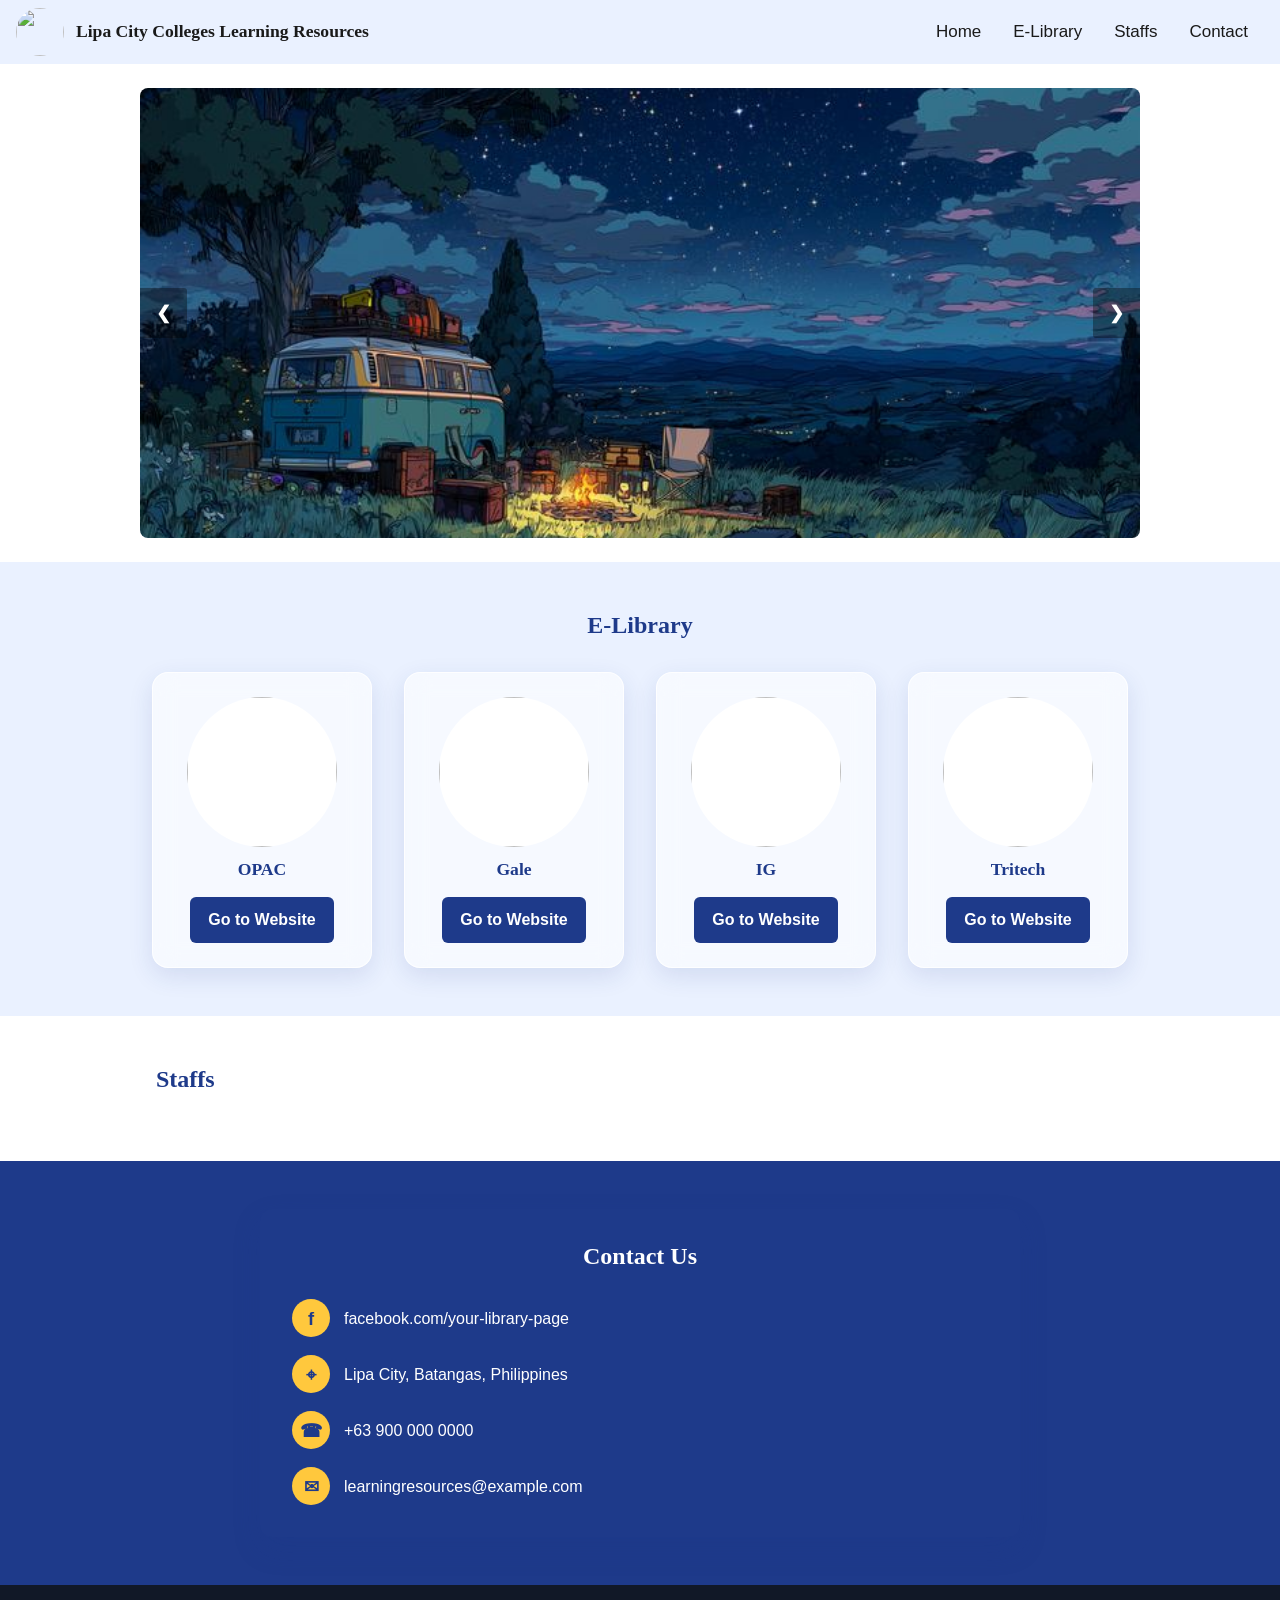
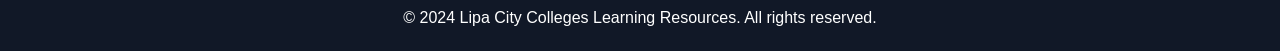
==== index.html @ ecdd79d8 "Add files via upload" ====
<!DOCTYPE html>
<html lang="en">
<head>
  <meta charset="UTF-8">
  <meta name="viewport" content="width=device-width, initial-scale=1">
  <title>Lipa City Colleges Learning Resources</title>
    <link rel="stylesheet" href="style.css">
    <!-- <link rel="stylesheet" href="https://cloudflare.com"> -->
</head>

<body>
  <header class="header">
    <div class="header-brand">
      <img src="https://scontent.fpag2-1.fna.fbcdn.net/v/t1.30497-1/453178253_471506465671661_2781666950760530985_n.png?stp=dst-png&cstp=mx2048x2048&ctp=s100x100&_nc_cat=1&ccb=1-7&_nc_sid=136b72&_nc_eui2=AeFrmVohEnF5SBS_eCSUAocdWt9TLzuBU1Ba31MvO4FTUFepAOKF8fSLJCi6UBaNat8LpV62qwHlycTVunlxyHrj&_nc_ohc=S6pIvhSwy0sQ7kNvwGigfqS&_nc_oc=AdrkUkRLC7-BYYrrDiFYgiUY2XoSBjsL73UAtiQ4SW_UaXAPZT9Na3qrHldrfZH1B30&_nc_zt=24&_nc_ht=scontent.fpag2-1.fna&_nc_ss=7b2a8&oh=00_AQMNliI4f4UWlVLCzTeBK47xsIGuTLXxM0rv-7xM46y2iw&oe=6B0042FA">
      <h1>Lipa City Colleges Learning Resources</h1>
    </div>
    <nav class="header-nav" aria-label="Main navigation">
      <a href="#home" class="active"><i class="fa-solid fa-house"></i>Home</a>
      <a href="#e-lib"><i class="fa-solid fa-book"></i>E-Library</a>
      <a href="#staffs"><i class="fa-solid fa-users"></i>Staffs</a>
      <a href="#contact"><i class="fa-solid fa-envelope"></i>Contact</a>
    </nav>
  </header>

  <main>
    <section class="home" id="home">
      <div class="slideshow-container">
        <div class="mySlides slide">
          <img src="Starry Night Campsite.jpg" alt="Starry night campsite" class="img">
        </div>

        <div class="mySlides slide">
          <img src="download.jpg" alt="Second slide" class="img">
        </div>

        <div class="mySlides slide">
          <img src="download (1).jpg" alt="Third slide" class="img">
        </div>

        <button class="prev" aria-label="Previous slide" onclick="plusSlides(-1); restartAutoplay()">&#10094;</button>
        <button class="next" aria-label="Next slide" onclick="plusSlides(1); restartAutoplay()">&#10095;</button>
      </div>
    </section>

    <section class="e-lib" id="e-lib">
      <h2>E-Library</h2>
      <div class="sites-list">
        <div class="sites">
          <img src="https://scontent.fpag2-1.fna.fbcdn.net/v/t39.30808-6/619670159_4176115472534087_3261301066299014009_n.jpg?stp=dst-jpg_tt6&cstp=mx2048x2038&ctp=s2048x2038&_nc_cat=103&_nc_map=urlgen_bucketless&ccb=1-7&_nc_sid=6ee11a&_nc_eui2=AeG7Ie7Wb7wKLGIe0nNQwnMR9LQUQJBOYZf0tBRAkE5hl1r6M_c24rzbKWcEV6zLLNho4BwowEfF72l0zITwd1is&_nc_ohc=IACs7xVemAUQ7kNvwE-vkeV&_nc_oc=AdrSGh-OVgsZXgq--Nrzo4pm8ooNPaGSckI30si1e_5oYXD_l-YlbOIi_CrBxYOY-Ic&_nc_zt=23&_nc_ht=scontent.fpag2-1.fna&_nc_gid=Jx_S9QSegOL80ymmCRssGQ&_nc_ss=7b2a8&oh=00_AQMqCyJb1N2IazwYCky5rKQ1qPEseap79a9V52ddITmQBA&oe=6ADE8C9E" alt="">
          <h3>OPAC</h3>
          <a class="website-button" href="#">Go to Website</a>
        </div>
        <div class="sites">
          <img src="https://scontent.fpag2-1.fna.fbcdn.net/v/t39.30808-1/829196667_122127618171123537_4461814876448302917_n.jpg?stp=dst-jpg_tt6&cstp=mx2048x2040&ctp=s200x200&_nc_cat=102&_nc_map=urlgen_bucketless&ccb=1-7&_nc_sid=e99d92&_nc_eui2=AeH0TMNGPrbhOdez-cHZQzOV4ivs5LhLpp_iK-zkuEumn1TK1Gq69bI0ilFnsy7VgP2Ab4bWSTE9v2DLUZDC9kf1&_nc_ohc=jI4T4QKwZZEQ7kNvwEkbKst&_nc_oc=Adq8kb22Tl99GLve9q2rhggiYTyLH8_BLNgeNoi3_Y4NDlkC07th2_O2gYxtSNiqXhI&_nc_zt=24&_nc_ht=scontent.fpag2-1.fna&_nc_gid=vlhTrOh_Gj094oJssA6QGg&_nc_ss=7b2a8&oh=00_AQN5n4uT-2FBf6wju9giStYJ9rOh1ba-o418Bo3ReS20Iw&oe=6ADEA6F4" alt="">
          <h3>Gale</h3>
          <a class="website-button" href="#">Go to Website</a>
        </div>
        <div class="sites">
          <img src="https://scontent.fpag2-1.fna.fbcdn.net/v/t39.30808-1/773822802_1752840645912113_8880554887712169669_n.jpg?stp=dst-jpg_tt6&cstp=mx2037x2048&ctp=s200x200&_nc_cat=102&_nc_map=urlgen_bucketless&ccb=1-7&_nc_sid=e99d92&_nc_eui2=AeFNpqIC3C8x5Zau4khv2g9B8JoRsCzlJS3wmhGwLOUlLaM2uxLFDmjL8kXgp2QxCGikq7yDfeeeZOQUyQCFNQmi&_nc_ohc=NMIrm9_TnTMQ7kNvwEisyxC&_nc_oc=Ado-wwMtTtj-ZL_53d4N4_zdKnYABBFPuvjJKKExcO6CDhh-EFlR5IMGPpWrVAWHfsA&_nc_zt=24&_nc_ht=scontent.fpag2-1.fna&_nc_gid=04kJPVPMorGd9ESgyWZk0Q&_nc_ss=7b2a8&oh=00_AQOAd7CQgQU7Jfpnllx3hRuI9w9uwsgNv-R04VDeriFr8w&oe=6ADEAD30" alt="">
          <h3>IG</h3>
          <a class="website-button" href="#">Go to Website</a>
        </div>
        <div class="sites">
          <img src="https://scontent.fpag2-1.fna.fbcdn.net/v/t39.30808-1/481284623_649374711242833_3179835554289223948_n.jpg?stp=cp6_dst-jpg_tt6&cstp=mx2048x2048&ctp=s200x200&_nc_cat=105&_nc_map=urlgen_bucketless&ccb=1-7&_nc_sid=1d2534&_nc_eui2=AeGJrchIwADcNB_lBvk0hn8bKYc59DhdUZwphzn0OF1RnMtfVAkOx2wYkrL8vG_2piLj6ag5Iy1BIvgIUI3jlECU&_nc_ohc=0zuGcWO9_EQQ7kNvwHfVHvI&_nc_oc=AdqTO4f1C6fdXybXkj9gl_ovdFnp6_7fujrLRQt56Wl7VZ67ROJtUBdQ5WEOajYjzRw&_nc_zt=24&_nc_ht=scontent.fpag2-1.fna&_nc_gid=5IPlJaPcw1tQ_6FYU2sLrA&_nc_ss=7b2a8&oh=00_AQPZ5gN7FNBTIR35MGXzsx-tqlacZBPN8A5GZ6GakEvqPw&oe=6ADE9A2C" alt="">
          <h3>Tritech</h3>
          <a class="website-button" href="#">Go to Website</a>
        </div>
      </div>
    </section>

    <section class="staffs" id="staffs">
      <h2>Staffs</h2>
    </section>

    <section class="contact" id="contact">
        <div class="contact-card">    
      <h2>Contact Us</h2>
        <ul class="contact-list">
          <li>
            <span class="contact-icon" aria-hidden="true">f</span>
            <a href="https://www.facebook.com/your-library-page">facebook.com/your-library-page</a>
          </li>
          <li>
            <span class="contact-icon" aria-hidden="true">⌖</span>
            <span>Lipa City, Batangas, Philippines</span>
          </li>
          <li>
            <span class="contact-icon" aria-hidden="true">☎</span>
            <a href="tel:+639000000000">+63 900 000 0000</a>
          </li>
          <li>
            <span class="contact-icon" aria-hidden="true">✉</span>
            <a href="mailto:learningresources@example.com">learningresources@example.com</a>
          </li>
        </ul>
      </div>
    </section>
  </main>

    <footer class="footer">
        <p>&copy; 2024 Lipa City Colleges Learning Resources. All rights reserved.</p>
    </footer>
</body>
<script src="script.js"></script>
</html>
---- style.css ----
:root {
      --text: #1A1A1A;
      --bg: #FFFFFF;
      --blue: #1E3A8A;
      --blue-hover: #2563EB;
      --blue-light: #EAF1FF;
      --yellow: #FFC83D;
      --yellow-hover: #E6B000;

      --font-heading: 'Palatino Linotype', Palatino, 'Book Antiqua', Georgia, serif;
      --font-body: 'Gill Sans', 'Gill Sans MT', 'Segoe UI', 'Helvetica Neue', Arial, sans-serif;

    }

    /* ---------- Base ---------- */
    * {
      box-sizing: border-box;
    }

    html {
      scroll-behavior: smooth;
    }

    body {
      font-family: var(--font-body);
      font-size: 1rem;
      line-height: 1.6;
      color: var(--text);
      background: var(--bg);
      margin: 0;
    }

    h1, h2, h3 {
      font-family: var(--font-heading);
      font-weight: 700;
      color: var(--blue);
      line-height: 1.25;
    }

    img {
      vertical-align: middle;
    }

    a:focus-visible,
    button:focus-visible {
      outline: 3px solid var(--blue-hover);
      outline-offset: 2px;
    }

    /* ---------- Navbar ---------- */
    .header {
      background: var(--blue-light);
      display: flex;
      flex-wrap: wrap;
      align-items: center;
      justify-content: space-between;
      padding: 0 16px;
      position: sticky;
      top: 0;
      z-index: 10;
    }

    .header-brand {
      display: flex;
      align-items: center;
      gap: 12px;
      padding: 8px 0;
    }

    .header-brand img {
      height: 48px;
      width: 48px;
      border-radius: 50%;
      object-fit: cover;
    }

    .header-brand h1 {
        margin: 0;
        font-size: 1.1rem;
        color: var(--text);
    }

    .header-nav {
      display: flex;
      flex-wrap: wrap;
    }

    .header-nav a {
      color: var(--text);
      padding: 14px 16px;
      text-decoration: none;
      font-size: 17px;
    }

    .header-nav a:hover {
      background: var(--blue-hover);
    }

    .header-nav a:focus-visible {
      outline-color: var(--yellow);
      outline-offset: -3px;
    }

    /* ---------- Slideshow ---------- */
    .home {
      padding: 24px 16px;
    }

    .slideshow-container {
      display: grid;
      overflow: hidden;
      max-width: 1000px;
      position: relative;
      margin: auto;
      border-radius: 8px;
    }

    .mySlides {
      display: none;
      grid-area: 1 / 1;
      width: 100%;
    }

    .mySlides img {
      width: 100%;
      height: clamp(220px, 45vw, 450px);
      object-fit: cover;
    }

    .prev, .next {
      border: 0;
      background: rgba(0, 0, 0, 0.35);
      cursor: pointer;
      position: absolute;
      top: 50%;
      transform: translateY(-50%);
      z-index: 3;
      padding: 16px;
      color: var(--bg);
      font-weight: bold;
      font-size: 18px;
      line-height: 1;
      transition: background 0.3s ease, color 0.3s ease;
      user-select: none;
    }

    .prev {
      left: 0;
      border-radius: 0 3px 3px 0;
    }

    .next {
      right: 0;
      border-radius: 3px 0 0 3px;
    }

    .prev:hover, .next:hover {
      background: linear-gradient(to right, rgba(0, 0, 0, 0.35), rgba(0, 0, 0, 0.65));
      color: var(--text);
    }

    .prev:focus-visible, .next:focus-visible {
      outline-color: var(--yellow);
    }

    .slide-in-right {
      animation: slide-in-right 0.5s ease both;
      z-index: 2;
    }

    .slide-in-left {
      animation: slide-in-left 0.5s ease both;
      z-index: 2;
    }

    .slide-out-left {
      animation: slide-out-left 0.5s ease both;
      z-index: 1;
    }

    .slide-out-right {
      animation: slide-out-right 0.5s ease both;
      z-index: 1;
    }

    @keyframes slide-in-right {
      from { transform: translateX(100%); }
      to   { transform: translateX(0); }
    }

    @keyframes slide-in-left {
      from { transform: translateX(-100%); }
      to   { transform: translateX(0); }
    }

    @keyframes slide-out-left {
      from { transform: translateX(0); }
      to   { transform: translateX(-100%); }
    }

    @keyframes slide-out-right {
      from { transform: translateX(0); }
      to   { transform: translateX(100%); }
    }

    /* ---------- E-Library ---------- */
    .e-lib {
      background: var(--blue-light);
      padding: 48px 16px;
    }

    .e-lib h2 {
      text-align: center;
      margin: 0 0 32px;
    }

    .sites-list {
      display: flex;
      flex-wrap: wrap;
      justify-content: center;
      gap: 32px;
      max-width: 1000px;
      margin: 0 auto;
    }

    .sites {
      display: flex;
      flex-direction: column;
      align-items: center;
      width: 220px;
      padding: 24px 20px;
      border: 1px solid rgba(255, 255, 255, 0.8);
      border-radius: 16px;
      background: rgba(255, 255, 255, 0.58);
      box-shadow: 0 8px 24px rgba(30, 58, 138, 0.12);
      -webkit-backdrop-filter: blur(12px);
      backdrop-filter: blur(12px);
      transition: transform 0.2s ease, box-shadow 0.2s ease;
    }

    .sites:hover {
      transform: translateY(-4px);
      box-shadow: 0 14px 30px rgba(30, 58, 138, 0.18);
    }

    .sites a {
      display: flex;
      flex-direction: column;
      align-items: center;
      text-decoration: none;
      color: var(--text);
    }

    .sites img {
      width: 150px;
      height: 150px;
      object-fit: cover;
      border-radius: 50%;
      background: var(--bg);
    }

    .sites h3 {
      margin: 12px 0 0;
      font-size: 1.1rem;
      text-align: center;
    }

    .sites a:hover h3 {
      color: var(--blue-hover);
    }

    .sites a.website-button {
      display: inline-flex;
      flex-direction: row;
      align-items: center;
      justify-content: center;
      align-self: center;
      margin-top: 16px;
      padding: 10px 18px;
      border-radius: 6px;
      background: var(--blue);
      color: var(--bg);
      font-weight: 600;
      text-decoration: none;
      transition: background-color 0.2s ease, transform 0.2s ease;
    }

    .website-button:hover {
      background: var(--blue-hover);
      transform: translateY(-2px);
    }

    /* ---------- Staffs and Contact ---------- */
    .staffs, .contact {
      max-width: 1000px;
      margin: 0 auto;
      padding: 48px 16px;
    }

    .contact {
      max-width: none;
      background: var(--blue);
    }

    .staffs h2, .contact h2 {
      margin-top: 0;
    }

    .contact h2 {
      text-align: center;
      margin-bottom: 28px;
      color: var(--bg);
    }

    .contact-card {
      max-width: 760px;
      margin: 0 auto;
      padding: 32px;
      border-radius: 12px;
      background: var(--blue);
      color: var(--bg);
      box-shadow: 0 12px 28px rgba(30, 58, 138, 0.18);
    }

    .contact-card h3 {
      position: relative;
      margin: 0 0 8px;
      padding-bottom: 12px;
      color: var(--bg);
      font-size: 1.6rem;
    }

    .contact-card h3::after {
      position: absolute;
      bottom: 0;
      left: 0;
      width: 40px;
      height: 4px;
      border-radius: 2px;
      background: var(--yellow);
      content: "";
    }

    .contact-note {
      margin: 12px 0 24px;
      color: var(--blue-light);
    }

    .contact-list {
      display: grid;
      gap: 18px;
      margin: 0;
      padding: 0;
      list-style: none;
    }

    .contact-list li {
      display: flex;
      align-items: center;
      gap: 14px;
      min-width: 0;
    }

    .contact-icon {
      display: grid;
      flex: 0 0 38px;
      width: 38px;
      height: 38px;
      place-items: center;
      border-radius: 50%;
      background: var(--yellow);
      color: var(--blue);
      font-size: 1.15rem;
      font-weight: 700;
    }

    .contact-list a {
      color: var(--bg);
      overflow-wrap: anywhere;
      text-decoration: none;
    }

    .contact-list a:hover {
      color: var(--yellow);
      text-decoration: underline;
    }

    .footer {
      padding: 20px 16px;
      background: #111827;
      color: var(--bg);
      text-align: center;
    }

    .footer p {
      margin: 0;
    }

    /* ---------- Small screens ---------- */
    @media only screen and (max-width: 600px) {
      .header {
        justify-content: center;
      }
      .header-brand h1 {
        font-size: 1rem;
      }
      .header-nav a {
        padding: 12px;
        font-size: 16px;
      }
      .prev, .next {
        padding: 12px;
        font-size: 14px;
      }
      .text {
        font-size: 13px;
      }
    }

    /* ---------- Reduced motion ---------- */
    @media (prefers-reduced-motion: reduce) {
      html {
        scroll-behavior: auto;
      }
      .slide-in-right,
      .slide-in-left,
      .slide-out-right,
      .slide-out-left {
        animation: none;
      }
    }
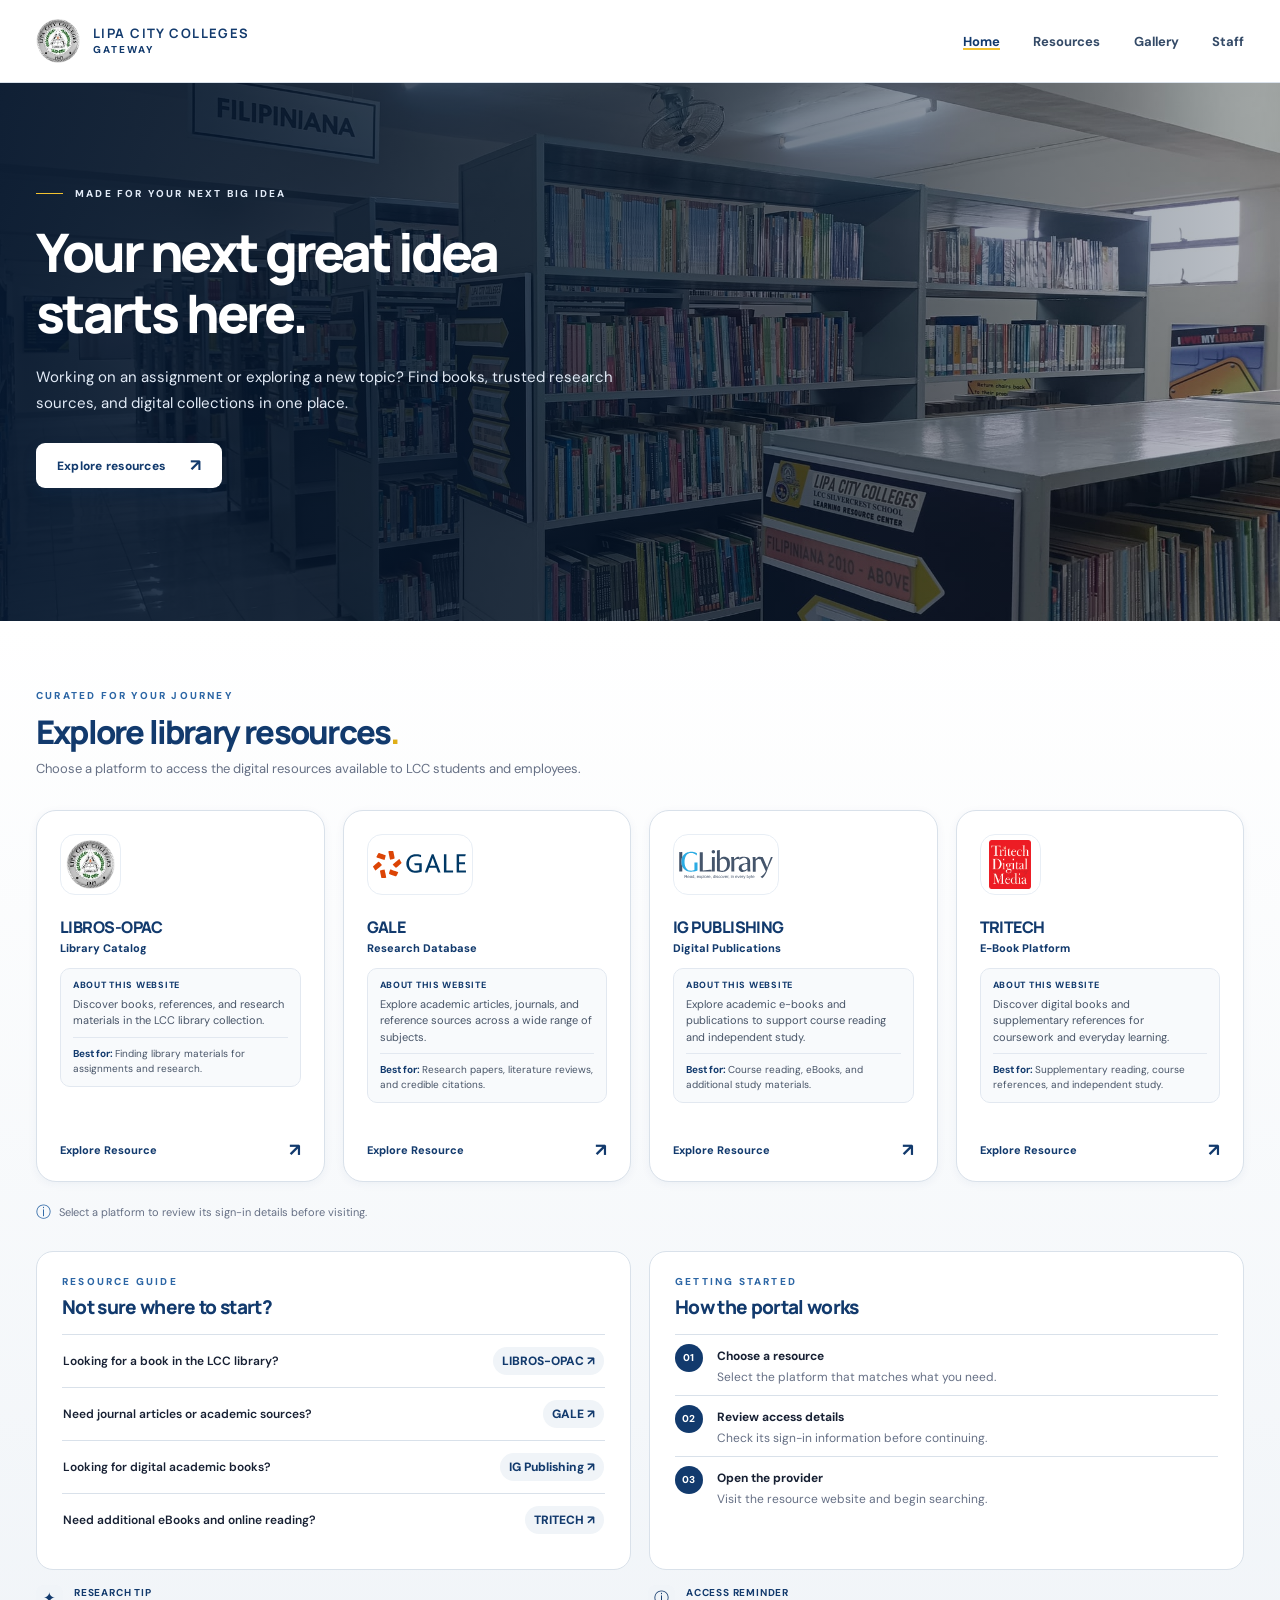
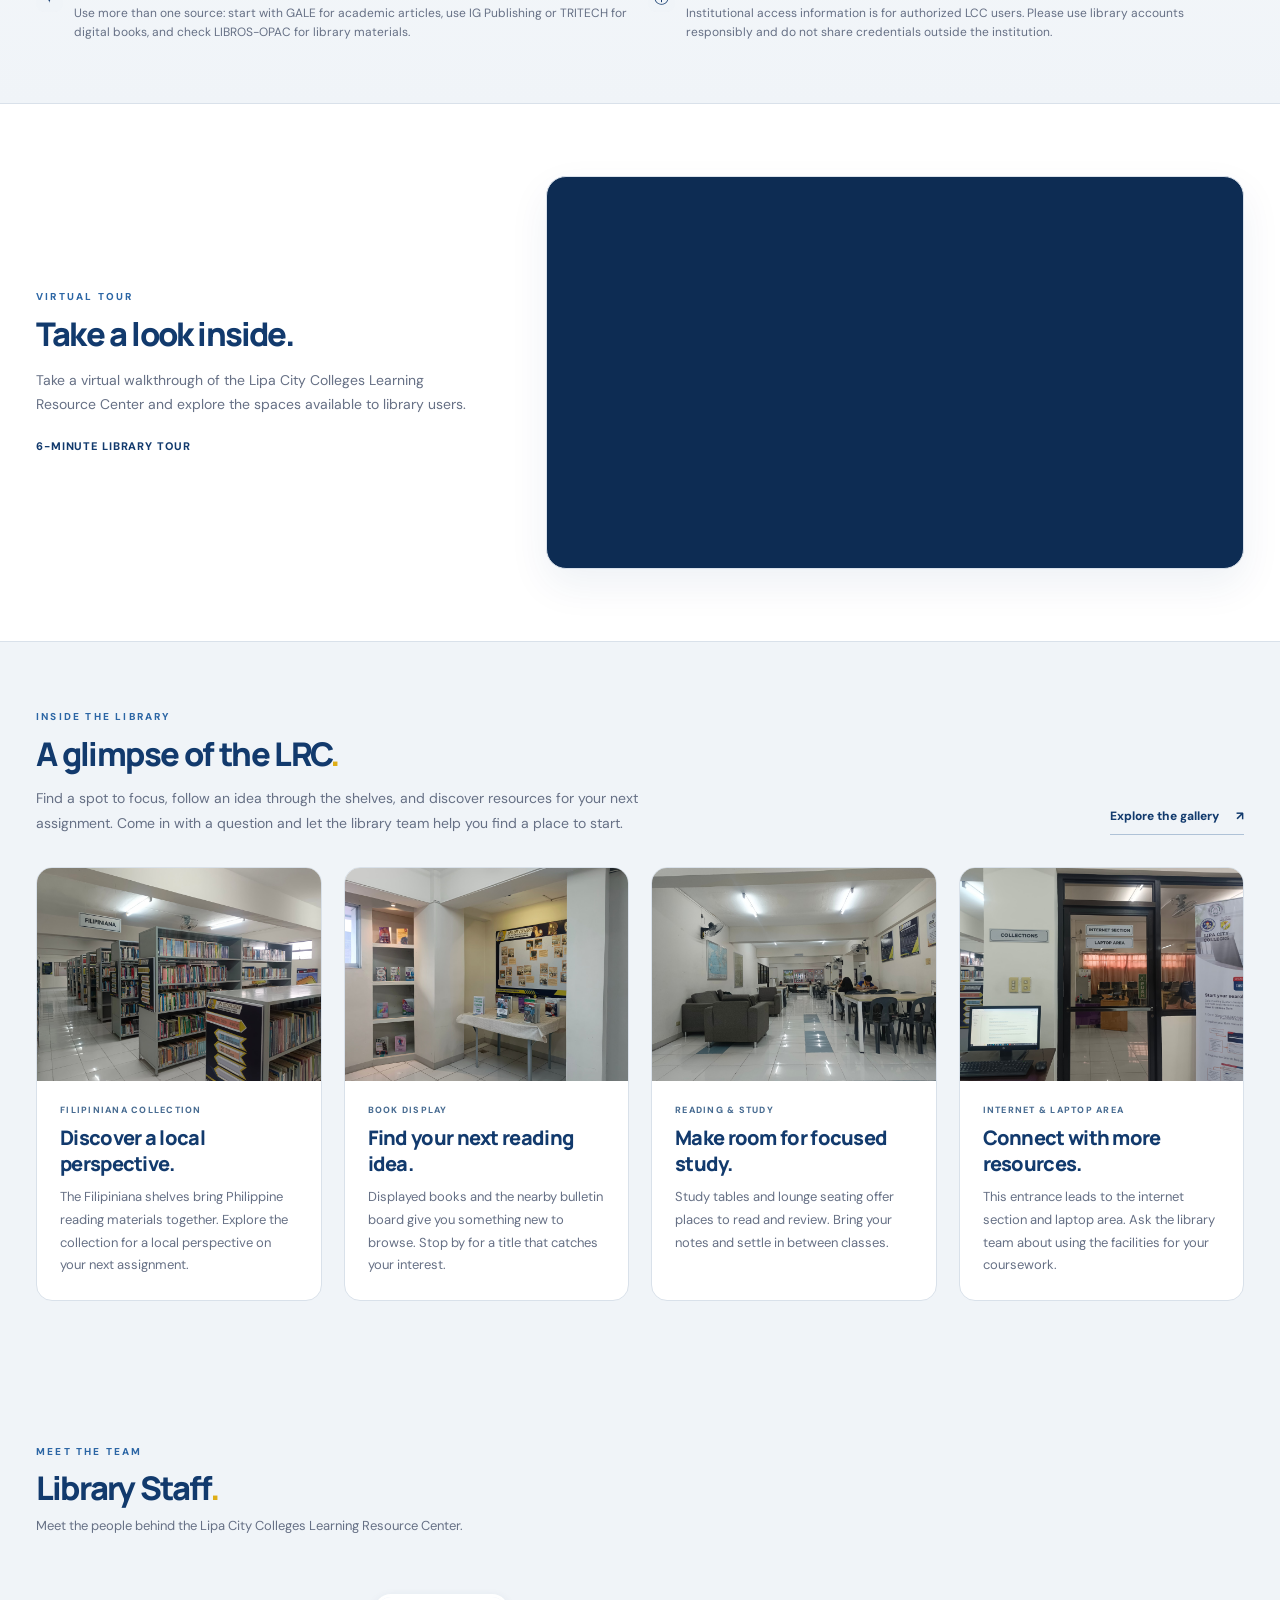
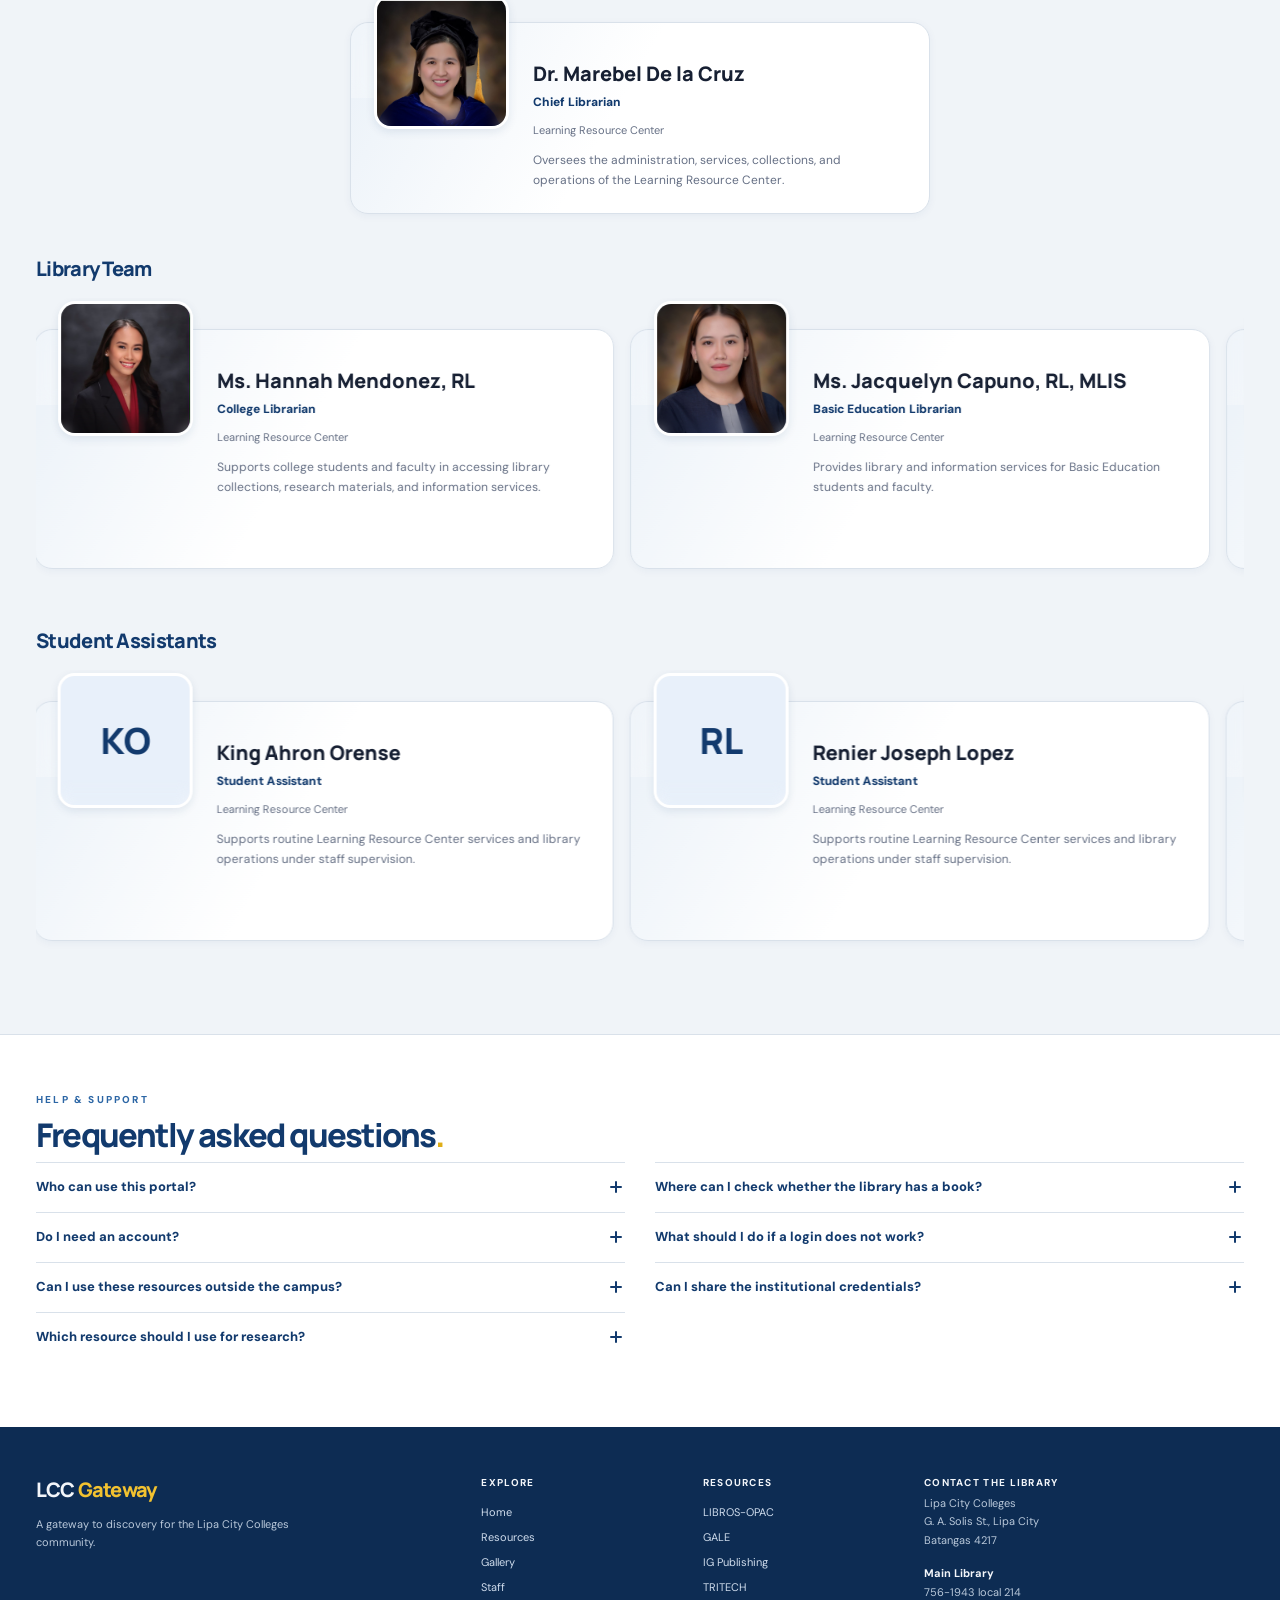
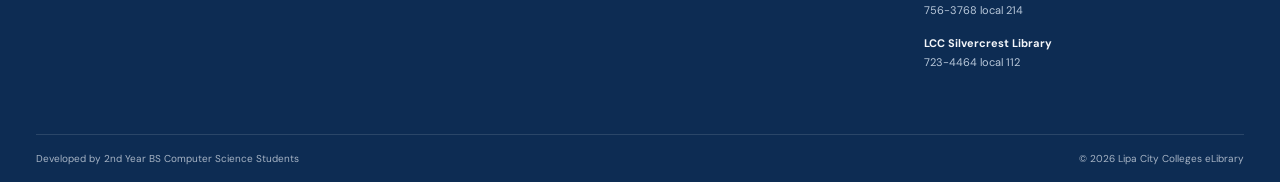
==== commit 2661e05a: "Added system info" ====
--- a/index.html
+++ b/index.html
@@ -1,105 +1,673 @@
-<!DOCTYPE html>
+<!doctype html>
 <html lang="en">
-<head>
-  <meta charset="UTF-8">
-  <meta name="viewport" content="width=device-width, initial-scale=1">
-  <title>Lipa City Colleges Learning Resources</title>
-    <link rel="stylesheet" href="style.css">
-    <!-- <link rel="stylesheet" href="https://cloudflare.com"> -->
-</head>
-
-<body>
-  <header class="header">
-    <div class="header-brand">
-      <img src="https://scontent.fpag2-1.fna.fbcdn.net/v/t1.30497-1/453178253_471506465671661_2781666950760530985_n.png?stp=dst-png&cstp=mx2048x2048&ctp=s100x100&_nc_cat=1&ccb=1-7&_nc_sid=136b72&_nc_eui2=AeFrmVohEnF5SBS_eCSUAocdWt9TLzuBU1Ba31MvO4FTUFepAOKF8fSLJCi6UBaNat8LpV62qwHlycTVunlxyHrj&_nc_ohc=S6pIvhSwy0sQ7kNvwGigfqS&_nc_oc=AdrkUkRLC7-BYYrrDiFYgiUY2XoSBjsL73UAtiQ4SW_UaXAPZT9Na3qrHldrfZH1B30&_nc_zt=24&_nc_ht=scontent.fpag2-1.fna&_nc_ss=7b2a8&oh=00_AQMNliI4f4UWlVLCzTeBK47xsIGuTLXxM0rv-7xM46y2iw&oe=6B0042FA">
-      <h1>Lipa City Colleges Learning Resources</h1>
-    </div>
-    <nav class="header-nav" aria-label="Main navigation">
-      <a href="#home" class="active"><i class="fa-solid fa-house"></i>Home</a>
-      <a href="#e-lib"><i class="fa-solid fa-book"></i>E-Library</a>
-      <a href="#staffs"><i class="fa-solid fa-users"></i>Staffs</a>
-      <a href="#contact"><i class="fa-solid fa-envelope"></i>Contact</a>
-    </nav>
-  </header>
-
-  <main>
-    <section class="home" id="home">
-      <div class="slideshow-container">
-        <div class="mySlides slide">
-          <img src="Starry Night Campsite.jpg" alt="Starry night campsite" class="img">
-        </div>
-
-        <div class="mySlides slide">
-          <img src="download.jpg" alt="Second slide" class="img">
-        </div>
-
-        <div class="mySlides slide">
-          <img src="download (1).jpg" alt="Third slide" class="img">
-        </div>
-
-        <button class="prev" aria-label="Previous slide" onclick="plusSlides(-1); restartAutoplay()">&#10094;</button>
-        <button class="next" aria-label="Next slide" onclick="plusSlides(1); restartAutoplay()">&#10095;</button>
+  <head>
+    <meta charset="utf-8" />
+    <meta name="viewport" content="width=device-width, initial-scale=1" />
+    <meta name="theme-color" content="#FFFFFF" />
+    <meta
+      name="description"
+      content="Explore library catalogs, research databases, digital publications, and e-books through the Lipa City Colleges eLibrary portal."
+    />
+    <title>LCC Library Gateway</title>
+    <link rel="icon" type="image/png" href="images/lcc_logo.png" />
+    <link rel="stylesheet" href="style.css" />
+    <script src="script.js" defer></script>
+  </head>
+  <body>
+    <a class="skip-link" href="#resources">Skip to resources</a>
+
+    <header class="site-header" id="home">
+      <div class="container header-inner">
+        <a
+          class="brand"
+          href="#home"
+          aria-label="Lipa City Colleges Gateway home"
+        >
+          <img
+            class="brand-logo"
+            src="images/lcc_logo.png"
+            alt=""
+            width="44"
+            height="44"
+          />
+          <span class="brand-copy"
+            ><strong>LIPA CITY COLLEGES</strong><small>GATEWAY</small></span
+          >
+        </a>
+        <button
+          class="menu-toggle"
+          type="button"
+          aria-label="Open navigation"
+          aria-expanded="false"
+          aria-controls="primary-nav"
+        >
+          <span></span><span></span><span></span>
+        </button>
+        <nav
+          class="primary-nav"
+          id="primary-nav"
+          aria-label="Primary navigation"
+        >
+          <a href="#home" class="nav-link is-active">Home</a>
+          <a href="#resources" class="nav-link">Resources</a>
+
+          <a href="#gallery-page" class="nav-link">Gallery</a>
+          <a href="#staff" class="nav-link">Staff</a>
+        </nav>
       </div>
-    </section>
-
-    <section class="e-lib" id="e-lib">
-      <h2>E-Library</h2>
-      <div class="sites-list">
-        <div class="sites">
-          <img src="https://scontent.fpag2-1.fna.fbcdn.net/v/t39.30808-6/619670159_4176115472534087_3261301066299014009_n.jpg?stp=dst-jpg_tt6&cstp=mx2048x2038&ctp=s2048x2038&_nc_cat=103&_nc_map=urlgen_bucketless&ccb=1-7&_nc_sid=6ee11a&_nc_eui2=AeG7Ie7Wb7wKLGIe0nNQwnMR9LQUQJBOYZf0tBRAkE5hl1r6M_c24rzbKWcEV6zLLNho4BwowEfF72l0zITwd1is&_nc_ohc=IACs7xVemAUQ7kNvwE-vkeV&_nc_oc=AdrSGh-OVgsZXgq--Nrzo4pm8ooNPaGSckI30si1e_5oYXD_l-YlbOIi_CrBxYOY-Ic&_nc_zt=23&_nc_ht=scontent.fpag2-1.fna&_nc_gid=Jx_S9QSegOL80ymmCRssGQ&_nc_ss=7b2a8&oh=00_AQMqCyJb1N2IazwYCky5rKQ1qPEseap79a9V52ddITmQBA&oe=6ADE8C9E" alt="">
-          <h3>OPAC</h3>
-          <a class="website-button" href="#">Go to Website</a>
-        </div>
-        <div class="sites">
-          <img src="https://scontent.fpag2-1.fna.fbcdn.net/v/t39.30808-1/829196667_122127618171123537_4461814876448302917_n.jpg?stp=dst-jpg_tt6&cstp=mx2048x2040&ctp=s200x200&_nc_cat=102&_nc_map=urlgen_bucketless&ccb=1-7&_nc_sid=e99d92&_nc_eui2=AeH0TMNGPrbhOdez-cHZQzOV4ivs5LhLpp_iK-zkuEumn1TK1Gq69bI0ilFnsy7VgP2Ab4bWSTE9v2DLUZDC9kf1&_nc_ohc=jI4T4QKwZZEQ7kNvwEkbKst&_nc_oc=Adq8kb22Tl99GLve9q2rhggiYTyLH8_BLNgeNoi3_Y4NDlkC07th2_O2gYxtSNiqXhI&_nc_zt=24&_nc_ht=scontent.fpag2-1.fna&_nc_gid=vlhTrOh_Gj094oJssA6QGg&_nc_ss=7b2a8&oh=00_AQN5n4uT-2FBf6wju9giStYJ9rOh1ba-o418Bo3ReS20Iw&oe=6ADEA6F4" alt="">
-          <h3>Gale</h3>
-          <a class="website-button" href="#">Go to Website</a>
-        </div>
-        <div class="sites">
-          <img src="https://scontent.fpag2-1.fna.fbcdn.net/v/t39.30808-1/773822802_1752840645912113_8880554887712169669_n.jpg?stp=dst-jpg_tt6&cstp=mx2037x2048&ctp=s200x200&_nc_cat=102&_nc_map=urlgen_bucketless&ccb=1-7&_nc_sid=e99d92&_nc_eui2=AeFNpqIC3C8x5Zau4khv2g9B8JoRsCzlJS3wmhGwLOUlLaM2uxLFDmjL8kXgp2QxCGikq7yDfeeeZOQUyQCFNQmi&_nc_ohc=NMIrm9_TnTMQ7kNvwEisyxC&_nc_oc=Ado-wwMtTtj-ZL_53d4N4_zdKnYABBFPuvjJKKExcO6CDhh-EFlR5IMGPpWrVAWHfsA&_nc_zt=24&_nc_ht=scontent.fpag2-1.fna&_nc_gid=04kJPVPMorGd9ESgyWZk0Q&_nc_ss=7b2a8&oh=00_AQOAd7CQgQU7Jfpnllx3hRuI9w9uwsgNv-R04VDeriFr8w&oe=6ADEAD30" alt="">
-          <h3>IG</h3>
-          <a class="website-button" href="#">Go to Website</a>
-        </div>
-        <div class="sites">
-          <img src="https://scontent.fpag2-1.fna.fbcdn.net/v/t39.30808-1/481284623_649374711242833_3179835554289223948_n.jpg?stp=cp6_dst-jpg_tt6&cstp=mx2048x2048&ctp=s200x200&_nc_cat=105&_nc_map=urlgen_bucketless&ccb=1-7&_nc_sid=1d2534&_nc_eui2=AeGJrchIwADcNB_lBvk0hn8bKYc59DhdUZwphzn0OF1RnMtfVAkOx2wYkrL8vG_2piLj6ag5Iy1BIvgIUI3jlECU&_nc_ohc=0zuGcWO9_EQQ7kNvwHfVHvI&_nc_oc=AdqTO4f1C6fdXybXkj9gl_ovdFnp6_7fujrLRQt56Wl7VZ67ROJtUBdQ5WEOajYjzRw&_nc_zt=24&_nc_ht=scontent.fpag2-1.fna&_nc_gid=5IPlJaPcw1tQ_6FYU2sLrA&_nc_ss=7b2a8&oh=00_AQPZ5gN7FNBTIR35MGXzsx-tqlacZBPN8A5GZ6GakEvqPw&oe=6ADE9A2C" alt="">
-          <h3>Tritech</h3>
-          <a class="website-button" href="#">Go to Website</a>
+    </header>
+    <main id="home-view">
+      <section class="hero" aria-labelledby="hero-title">
+        <div class="hero-slider" aria-label="LCC library photo slideshow">
+          <div class="hero-slider-track">
+            <div class="hero-slide">
+              <img
+                src="images/library-filipiniana.jpg"
+                alt="Rows of books in the library Filipiniana collection"
+                fetchpriority="high"
+                width="2048"
+                height="1536"
+              />
+            </div>
+            <div class="hero-slide">
+              <img
+                src="images/library-book-display.jpg"
+                alt="Featured books displayed beside the Learning Resource Center bulletin board"
+                width="2048"
+                height="1536"
+              />
+            </div>
+            <div class="hero-slide">
+              <img
+                src="images/library-reading-area.jpg"
+                alt="Library reading area with study tables, chairs, and lounge seating"
+                width="2048"
+                height="1536"
+              />
+            </div>
+            <div class="hero-slide">
+              <img
+                src="images/library-internet-area.jpg"
+                alt="Entrance to the library internet section and laptop area with computer stations inside"
+                width="2048"
+                height="1536"
+              />
+            </div>
+            <div class="hero-slide" aria-hidden="true">
+              <img
+                src="images/library-filipiniana.jpg"
+                alt=""
+                width="2048"
+                height="1536"
+              />
+            </div>
+          </div>
+        </div>
+        <div class="container hero-inner">
+          <div class="hero-copy">
+            <div class="eyebrow">
+              <span class="eyebrow-line"></span> MADE FOR YOUR NEXT BIG IDEA
+            </div>
+            <h1 id="hero-title">
+              Your next great idea<br /><em>starts here.</em>
+            </h1>
+            <p>
+              Working on an assignment or exploring a new topic? Find books,
+              trusted research sources, and digital collections in one place.
+            </p>
+            <a class="button button-primary" href="#resources"
+              >Explore resources <span aria-hidden="true">↗</span></a
+            >
+          </div>
+        </div>
+      </section>
+      <section
+        class="resources-section"
+        id="resources"
+        aria-labelledby="resources-title"
+      >
+        <div class="container">
+          <div class="section-head">
+            <div>
+              <div class="section-kicker">CURATED FOR YOUR JOURNEY</div>
+              <h2 id="resources-title">
+                Explore library resources<span class="period">.</span>
+              </h2>
+              <p>
+                Choose a platform to access the digital resources available to
+                LCC students and employees.
+              </p>
+            </div>
+          </div>
+          <div class="resource-grid" id="resource-grid"></div>
+          <p class="resource-note">
+            <span aria-hidden="true">ⓘ</span> Select a platform to review its
+            sign-in details before visiting.
+          </p>
+          <div class="resource-help">
+            <section
+              class="resource-chooser"
+              aria-labelledby="resource-chooser-title"
+            >
+              <div class="section-kicker">RESOURCE GUIDE</div>
+              <h3 id="resource-chooser-title">Not sure where to start?</h3>
+              <ul>
+                <li>
+                  <a href="#resources" data-resource-link="libros"
+                    ><span class="resource-need"
+                      >Looking for a book in the LCC library?</span
+                    ><span class="resource-use"
+                      >LIBROS-OPAC <span aria-hidden="true">↗</span></span
+                    ></a
+                  >
+                </li>
+                <li>
+                  <a href="#resources" data-resource-link="gale"
+                    ><span class="resource-need"
+                      >Need journal articles or academic sources?</span
+                    ><span class="resource-use"
+                      >GALE <span aria-hidden="true">↗</span></span
+                    ></a
+                  >
+                </li>
+                <li>
+                  <a href="#resources" data-resource-link="ig"
+                    ><span class="resource-need"
+                      >Looking for digital academic books?</span
+                    ><span class="resource-use"
+                      >IG Publishing <span aria-hidden="true">↗</span></span
+                    ></a
+                  >
+                </li>
+                <li>
+                  <a href="#resources" data-resource-link="tritech"
+                    ><span class="resource-need"
+                      >Need additional eBooks and online reading?</span
+                    ><span class="resource-use"
+                      >TRITECH <span aria-hidden="true">↗</span></span
+                    ></a
+                  >
+                </li>
+              </ul>
+            </section>
+            <section class="portal-steps" aria-labelledby="portal-steps-title">
+              <div class="section-kicker">GETTING STARTED</div>
+              <h3 id="portal-steps-title">How the portal works</h3>
+              <ol>
+                <li>
+                  <span>01</span>
+                  <div>
+                    <strong>Choose a resource</strong>
+                    <p>Select the platform that matches what you need.</p>
+                  </div>
+                </li>
+                <li>
+                  <span>02</span>
+                  <div>
+                    <strong>Review access details</strong>
+                    <p>Check its sign-in information before continuing.</p>
+                  </div>
+                </li>
+                <li>
+                  <span>03</span>
+                  <div>
+                    <strong>Open the provider</strong>
+                    <p>Visit the resource website and begin searching.</p>
+                  </div>
+                </li>
+              </ol>
+            </section>
+          </div>
+          <div class="resource-small-notes">
+            <p>
+              <span class="resource-note-icon" aria-hidden="true">✦</span
+              ><span
+                ><strong>Research tip</strong> Use more than one source: start
+                with GALE for academic articles, use IG Publishing or TRITECH
+                for digital books, and check LIBROS-OPAC for library
+                materials.</span
+              >
+            </p>
+            <p>
+              <span class="resource-note-icon" aria-hidden="true">ⓘ</span
+              ><span
+                ><strong>Access reminder</strong> Institutional access
+                information is for authorized LCC users. Please use library
+                accounts responsibly and do not share credentials outside the
+                institution.</span
+              >
+            </p>
+          </div>
+        </div>
+      </section>
+
+      <section class="tour-section" id="tour" aria-labelledby="tour-title">
+        <div class="container tour-inner">
+          <div class="tour-copy">
+            <div class="section-kicker">VIRTUAL TOUR</div>
+            <h2 id="tour-title">Take a look inside.</h2>
+            <p>
+              Take a virtual walkthrough of the Lipa City Colleges Learning
+              Resource Center and explore the spaces available to library users.
+            </p>
+            <span class="tour-duration">6-minute library tour</span>
+          </div>
+          <div class="tour-frame">
+            <iframe
+              src="https://drive.google.com/file/d/1gemFgpl5BAdmYVA-ahHKz4vBCfgpCFwk/preview"
+              title="Virtual tour of the Lipa City Colleges Learning Resource Center"
+              loading="lazy"
+              allow="autoplay; fullscreen"
+              allowfullscreen
+            ></iframe>
+          </div>
+        </div>
+      </section>
+
+      <section
+        class="gallery-section"
+        id="gallery"
+        aria-labelledby="gallery-title"
+      >
+        <div class="container">
+          <div class="gallery-heading">
+            <div>
+              <div class="section-kicker">INSIDE THE LIBRARY</div>
+              <h2 id="gallery-title">
+                A glimpse of the LRC<span class="period">.</span>
+              </h2>
+              <p>
+                Find a spot to focus, follow an idea through the shelves, and
+                discover resources for your next assignment. Come in with a
+                question and let the library team help you find a place to
+                start.
+              </p>
+            </div>
+            <a class="gallery-back" href="#gallery-page"
+              >Explore the gallery <span aria-hidden="true">↗</span></a
+            >
+          </div>
+          <div class="gallery-grid">
+            <!-- Edit each photo, alt text, title, and description here. Library stills come from the shared Drive collection. -->
+            <figure class="gallery-card">
+              <div class="gallery-image">
+                <img src="images/library-filipiniana.jpg" alt="Filipiniana bookshelves and labeled aisles in the LCC library" loading="lazy" width="2048" height="1536" />
+              </div>
+              <figcaption class="gallery-caption">
+                <span class="gallery-category">FILIPINIANA COLLECTION</span>
+                <h3>Discover a local perspective.</h3>
+                <p>The Filipiniana shelves bring Philippine reading materials together. Explore the collection for a local perspective on your next assignment.</p>
+              </figcaption>
+            </figure>
+            <figure class="gallery-card">
+              <div class="gallery-image">
+                <img src="images/library-book-display.jpg" alt="Books displayed on a table and wall shelves beside a library bulletin board" loading="lazy" width="2048" height="1536" />
+              </div>
+              <figcaption class="gallery-caption">
+                <span class="gallery-category">BOOK DISPLAY</span>
+                <h3>Find your next reading idea.</h3>
+                <p>Displayed books and the nearby bulletin board give you something new to browse. Stop by for a title that catches your interest.</p>
+              </figcaption>
+            </figure>
+            <figure class="gallery-card">
+              <div class="gallery-image">
+                <img src="images/library-reading-area.jpg" alt="Library reading area with study tables, chairs, and lounge seating" loading="lazy" width="2048" height="1536" />
+              </div>
+              <figcaption class="gallery-caption">
+                <span class="gallery-category">READING & STUDY</span>
+                <h3>Make room for focused study.</h3>
+                <p>Study tables and lounge seating offer places to read and review. Bring your notes and settle in between classes.</p>
+              </figcaption>
+            </figure>
+            <figure class="gallery-card">
+              <div class="gallery-image">
+                <img src="images/library-internet-area.jpg" alt="Entrance labeled Internet Section and Laptop Area with computers visible inside" loading="lazy" width="2048" height="1536" />
+              </div>
+              <figcaption class="gallery-caption">
+                <span class="gallery-category">INTERNET & LAPTOP AREA</span>
+                <h3>Connect with more resources.</h3>
+                <p>This entrance leads to the internet section and laptop area. Ask the library team about using the facilities for your coursework.</p>
+              </figcaption>
+            </figure>
+          </div>
+        </div>
+      </section>
+
+      <section class="staff-section" id="staff" aria-labelledby="staff-title">
+        <div class="container">
+          <div class="staff-intro">
+            <div class="section-kicker">MEET THE TEAM</div>
+            <h2 id="staff-title">Library Staff<span class="period">.</span></h2>
+            <p>
+              Meet the people behind the Lipa City Colleges Learning Resource
+              Center.
+            </p>
+          </div>
+          <div id="staff-featured" class="staff-featured"></div>
+          <section
+            class="staff-carousel"
+            id="library-team"
+            aria-labelledby="library-team-title"
+          >
+            <div class="staff-carousel-heading">
+              <h3 id="library-team-title">Library Team</h3>
+            </div>
+            <div
+              class="staff-track"
+              id="library-team-track"
+              tabindex="0"
+              role="region"
+              aria-label="Library Team, scroll horizontally to see more staff"
+            ></div>
+          </section>
+          <section
+            class="staff-carousel staff-carousel-assistants"
+            id="student-assistants"
+            aria-labelledby="student-assistants-title"
+          >
+            <div class="staff-carousel-heading">
+              <h3 id="student-assistants-title">Student Assistants</h3>
+            </div>
+            <div
+              class="staff-track"
+              id="student-assistants-track"
+              tabindex="0"
+              role="region"
+              aria-label="Student Assistants, scroll horizontally to see more staff"
+            ></div>
+          </section>
+        </div>
+      </section>
+
+      <section class="faq-section" aria-labelledby="faq-title">
+        <div class="container">
+          <div class="section-kicker">HELP &amp; SUPPORT</div>
+          <h2 id="faq-title">
+            Frequently asked questions<span class="period">.</span>
+          </h2>
+
+          <div class="faq-grid">
+            <div class="faq-column">
+              <details>
+                <summary>Who can use this portal?</summary>
+                <div class="faq-answer">
+                  <p>
+                    The portal is intended for Lipa City Colleges students,
+                    faculty, employees, and other authorized library users.
+                    Access requirements vary by platform: some use individual
+                    LCC identification, while others use institution-provided
+                    credentials.
+                  </p>
+                </div>
+              </details>
+              <details>
+                <summary>Do I need an account?</summary>
+                <div class="faq-answer">
+                  <p>
+                    Access depends on the resource. LIBROS-OPAC uses your
+                    Student or Employee identification, while some subscribed
+                    platforms use institutional access information provided by
+                    the library.
+                  </p>
+                </div>
+              </details>
+              <details>
+                <summary>Can I use these resources outside the campus?</summary>
+                <div class="faq-answer">
+                  <p>
+                    Remote access depends on the provider and its current
+                    settings. Review the access details shown in this portal
+                    before opening the resource.
+                  </p>
+                </div>
+              </details>
+              <details>
+                <summary>Which resource should I use for research?</summary>
+                <div class="faq-answer">
+                  <p>
+                    GALE is a good starting point for journal articles and
+                    academic research. IG Publishing and TRITECH offer
+                    additional digital books and references.
+                  </p>
+                </div>
+              </details>
+            </div>
+            <div class="faq-column">
+              <details>
+                <summary>
+                  Where can I check whether the library has a book?
+                </summary>
+                <div class="faq-answer">
+                  <p>
+                    Use LIBROS-OPAC to search the Lipa City Colleges library
+                    catalog.
+                  </p>
+                </div>
+              </details>
+              <details>
+                <summary>What should I do if a login does not work?</summary>
+                <div class="faq-answer">
+                  <p>
+                    Contact the Lipa City Colleges Learning Resource Center and
+                    tell them which platform you are trying to access.
+                  </p>
+                </div>
+              </details>
+              <details>
+                <summary>Can I share the institutional credentials?</summary>
+                <div class="faq-answer">
+                  <p>
+                    Institutional access information is intended for authorized
+                    LCC users and should not be shared outside the institution.
+                  </p>
+                </div>
+              </details>
+            </div>
+          </div>
+        </div>
+      </section>
+    </main>
+    <main id="gallery-view" hidden>
+      <section
+        class="gallery-section gallery-page"
+        id="gallery-page"
+        aria-labelledby="gallery-page-title"
+      >
+        <div class="container">
+          <div class="gallery-heading">
+            <div>
+              <div class="section-kicker">INSIDE THE LIBRARY</div>
+              <h1 id="gallery-page-title">
+                A closer look at the library<span class="period">.</span>
+              </h1>
+              <p>
+                Find a spot to focus, follow an idea through the shelves, and
+                discover resources for your next assignment. Come in with a
+                question and let the library team help you find a place to
+                start.
+              </p>
+            </div>
+            <a class="gallery-back" href="#home"
+              >Back to home <span aria-hidden="true">↗</span></a
+            >
+          </div>
+          <div class="gallery-grid">
+            <!-- Keep one representative photo per library space; edit captions alongside each image. -->
+            <figure class="gallery-card">
+              <div class="gallery-image">
+                <img src="images/library-filipiniana.jpg" alt="Filipiniana bookshelves and labeled aisles in the LCC library" loading="lazy" width="2048" height="1536" />
+              </div>
+              <figcaption class="gallery-caption">
+                <span class="gallery-category">FILIPINIANA COLLECTION</span>
+                <h2>Discover a local perspective.</h2>
+                <p>The Filipiniana shelves bring Philippine reading materials together. Explore the collection for a local perspective on your next assignment.</p>
+              </figcaption>
+            </figure>
+            <figure class="gallery-card">
+              <div class="gallery-image">
+                <img src="images/library-reading-area.jpg" alt="Library reading area with study tables, chairs, and lounge seating" loading="lazy" width="2048" height="1536" />
+              </div>
+              <figcaption class="gallery-caption">
+                <span class="gallery-category">READING & STUDY</span>
+                <h2>Make room for focused study.</h2>
+                <p>Study tables and lounge seating offer places to read and review. Bring your notes and settle in between classes.</p>
+              </figcaption>
+            </figure>
+            <figure class="gallery-card">
+              <div class="gallery-image">
+                <img src="images/library-internet-area.jpg" alt="Entrance labeled Internet Section and Laptop Area with computers visible inside" loading="lazy" width="2048" height="1536" />
+              </div>
+              <figcaption class="gallery-caption">
+                <span class="gallery-category">INTERNET & LAPTOP AREA</span>
+                <h2>Connect with more resources.</h2>
+                <p>This entrance leads to the internet section and laptop area. Ask the library team about using the facilities for your coursework.</p>
+              </figcaption>
+            </figure>
+            <figure class="gallery-card">
+              <div class="gallery-image">
+                <img src="images/library-book-display.jpg" alt="Books displayed on a table and wall shelves beside a library bulletin board" loading="lazy" width="2048" height="1536" />
+              </div>
+              <figcaption class="gallery-caption">
+                <span class="gallery-category">BOOK DISPLAY</span>
+                <h2>Find your next reading idea.</h2>
+                <p>Displayed books and the nearby bulletin board give you something new to browse. Stop by for a title that catches your interest.</p>
+              </figcaption>
+            </figure>
+            <figure class="gallery-card">
+              <div class="gallery-image">
+                <img src="images/library-reference-corner.jpg" alt="World Book encyclopedias and other reference volumes beside a reading table" loading="lazy" width="1280" height="720" />
+              </div>
+              <figcaption class="gallery-caption">
+                <span class="gallery-category">REFERENCE CORNER</span>
+                <h2>Start with the background.</h2>
+                <p>Encyclopedias and reference volumes sit beside a reading table. Use them to build background knowledge before exploring a topic further.</p>
+              </figcaption>
+            </figure>
+            <figure class="gallery-card">
+              <div class="gallery-image">
+                <img src="images/library-periodicals.jpg" alt="Periodicals rack with publications arranged under subject labels" loading="lazy" width="1280" height="720" />
+              </div>
+              <figcaption class="gallery-caption">
+                <span class="gallery-category">PERIODICALS SECTION</span>
+                <h2>Explore a different viewpoint.</h2>
+                <p>Publications are arranged under subject labels in the periodicals rack. Browse the available issues for readings connected to your course.</p>
+              </figcaption>
+            </figure>
+            <figure class="gallery-card">
+              <div class="gallery-image">
+                <img src="images/library-subject-shelves.jpg" alt="Close view along shelves of books with spine labels" loading="lazy" width="1280" height="720" />
+              </div>
+              <figcaption class="gallery-caption">
+                <span class="gallery-category">BOOK COLLECTION</span>
+                <h2>Look beyond the first result.</h2>
+                <p>Rows of labeled books invite you to explore more of the collection. Ask a librarian to help you find titles related to your topic.</p>
+              </figcaption>
+            </figure>
+            <figure class="gallery-card">
+              <div class="gallery-image">
+                <img src="images/library-starbooks-station.jpg" alt="STARBOOKS computer station beside Gale and Tritech information banners" loading="lazy" width="1536" height="2048" />
+              </div>
+              <figcaption class="gallery-caption">
+                <span class="gallery-category">DIGITAL RESOURCE STATION</span>
+                <h2>Discover another way to learn.</h2>
+                <p>The STARBOOKS station stands beside information banners for digital resources. Ask the library team how to get started with these learning tools.</p>
+              </figcaption>
+            </figure>
+          </div>
+          <aside class="gallery-visit" aria-labelledby="gallery-visit-title">
+            <div>
+              <div class="section-kicker">
+                MAKE YOUR NEXT STUDY STOP THE LIBRARY
+              </div>
+              <h2 id="gallery-visit-title">
+                Bring your notes. Bring your questions.
+              </h2>
+              <p>
+                Whether you need a reference, a reading space, or help getting
+                started, the Learning Resource Center is a place to explore.
+                Visit us at Lipa City Colleges, or contact the library team for
+                opening hours and access guidance.
+              </p>
+            </div>
+            <div class="gallery-visit-links">
+              <a class="gallery-back" href="#staff"
+                >Meet the library team <span aria-hidden="true">↗</span></a
+              ><a class="gallery-back" href="#resources"
+                >Explore library resources <span aria-hidden="true">↗</span></a
+              >
+            </div>
+          </aside>
+        </div>
+      </section>
+    </main>
+
+    <footer class="site-footer">
+      <div class="container">
+        <div class="footer-top">
+          <div>
+            <a class="footer-brand" href="#home">LCC <span>Gateway</span></a>
+            <p>A gateway to discovery for the Lipa City Colleges community.</p>
+          </div>
+          <div class="footer-links">
+            <div>
+              <h3>Explore</h3>
+              <a href="#home">Home</a><a href="#resources">Resources</a
+              ><a href="#gallery-page">Gallery</a><a href="#staff">Staff</a>
+            </div>
+            <div>
+              <h3>Resources</h3>
+              <a href="#resources" data-resource-link="libros">LIBROS-OPAC</a
+              ><a href="#resources" data-resource-link="gale">GALE</a
+              ><a href="#resources" data-resource-link="ig">IG Publishing</a
+              ><a href="#resources" data-resource-link="tritech">TRITECH</a>
+            </div>
+            <div class="footer-contact">
+              <h3>Contact the library</h3>
+              <address>
+                Lipa City Colleges<br />G. A. Solis St., Lipa City<br />Batangas
+                4217
+              </address>
+              <p>
+                <strong>Main Library</strong><br />756-1943 local 214<br />756-3768
+                local 214
+              </p>
+              <p>
+                <strong>LCC Silvercrest Library</strong><br />723-4464 local 112
+              </p>
+            </div>
+          </div>
+        </div>
+        <div class="footer-bottom">
+          <p>Developed by 2nd Year BS Computer Science Students</p>
+          <p>© <span id="year"></span> Lipa City Colleges eLibrary</p>
         </div>
       </div>
-    </section>
-
-    <section class="staffs" id="staffs">
-      <h2>Staffs</h2>
-    </section>
-
-    <section class="contact" id="contact">
-        <div class="contact-card">    
-      <h2>Contact Us</h2>
-        <ul class="contact-list">
-          <li>
-            <span class="contact-icon" aria-hidden="true">f</span>
-            <a href="https://www.facebook.com/your-library-page">facebook.com/your-library-page</a>
-          </li>
-          <li>
-            <span class="contact-icon" aria-hidden="true">⌖</span>
-            <span>Lipa City, Batangas, Philippines</span>
-          </li>
-          <li>
-            <span class="contact-icon" aria-hidden="true">☎</span>
-            <a href="tel:+639000000000">+63 900 000 0000</a>
-          </li>
-          <li>
-            <span class="contact-icon" aria-hidden="true">✉</span>
-            <a href="mailto:learningresources@example.com">learningresources@example.com</a>
-          </li>
-        </ul>
+    </footer>
+
+    <dialog
+      class="resource-dialog"
+      id="resource-dialog"
+      aria-labelledby="dialog-title"
+    >
+      <div class="dialog-shell">
+        <div class="dialog-top">
+          <div id="dialog-heading-slot"></div>
+          <button
+            class="dialog-close"
+            type="button"
+            aria-label="Close resource details"
+          >
+            ×
+          </button>
+        </div>
+        <div
+          id="dialog-content"
+          class="dialog-content"
+          tabindex="0"
+          aria-label="Resource information"
+        ></div>
       </div>
-    </section>
-  </main>
-
-    <footer class="footer">
-        <p>&copy; 2024 Lipa City Colleges Learning Resources. All rights reserved.</p>
-    </footer>
-</body>
-<script src="script.js"></script>
-</html>+    </dialog>
+    <div class="toast" id="toast" role="status" aria-live="polite"></div>
+  </body>
+</html>
--- a/style.css
+++ b/style.css
@@ -1,431 +1,2879 @@
-    :root {
-      --text: #1A1A1A;
-      --bg: #FFFFFF;
-      --blue: #1E3A8A;
-      --blue-hover: #2563EB;
-      --blue-light: #EAF1FF;
-      --yellow: #FFC83D;
-      --yellow-hover: #E6B000;
+/* css/style.css */
+@import url("https://fonts.googleapis.com/css2?family=DM+Sans:wght@400;500;600;700&family=Manrope:wght@400;500;600;700;800&display=swap");
 
-      --font-heading: 'Palatino Linotype', Palatino, 'Book Antiqua', Georgia, serif;
-      --font-body: 'Gill Sans', 'Gill Sans MT', 'Segoe UI', 'Helvetica Neue', Arial, sans-serif;
+:root {
+  --ink: #172033;
+  --muted: #667085;
+  --green: #123a6d;
+  --green-dark: #1b4f8f;
+  --paper: #f7f9fc;
+  --line: #d9e1ea;
+  --white: #fff;
+  --shadow: 0 16px 40px rgba(18, 58, 109, 0.07);
+  font-family: "DM Sans", Arial, sans-serif;
+  color: var(--ink);
+  background: var(--paper);
+  scroll-behavior: smooth;
+}
+* {
+  box-sizing: border-box;
+}
+body {
+  margin: 0;
+  min-width: 320px;
+}
+button,
+a {
+  font: inherit;
+}
+button {
+  cursor: pointer;
+}
+a {
+  color: inherit;
+  text-decoration: none;
+}
+button:focus-visible,
+a:focus-visible {
+  outline: 3px solid #f2c230;
+  outline-offset: 4px;
+}
+button:focus:not(:focus-visible),
+a:focus:not(:focus-visible) {
+  outline: none;
+}
+.container {
+  width: min(100% - 72px, 1460px);
+  margin-inline: auto;
+}
+.skip-link {
+  position: absolute;
+  left: 12px;
+  top: -60px;
+  background: #fff;
+  padding: 12px 18px;
+  z-index: 30;
+}
+.skip-link:focus {
+  top: 12px;
+}
+.site-header {
+  background: #ffffff;
+  border-bottom: 1px solid #d9e1ea;
+}
+.header-inner {
+  height: 82px;
+  display: flex;
+  align-items: center;
+  justify-content: space-between;
+  gap: 24px;
+}
+.brand {
+  display: inline-flex;
+  align-items: center;
+  gap: 13px;
+}
+.brand-mark {
+  position: relative;
+  width: 40px;
+  height: 40px;
+  border-radius: 11px;
+  background: var(--green);
+  display: flex;
+  align-items: center;
+  justify-content: center;
+  gap: 3px;
+  box-shadow: 0 5px 12px rgba(18, 58, 109, 0.16);
+}
+.brand-mark span {
+  height: 18px;
+  width: 5px;
+  background: #fff;
+  border-radius: 2px;
+  transform: skewY(-17deg);
+}
+.brand-mark span:nth-child(2) {
+  height: 23px;
+}
+.brand-copy {
+  display: grid;
+  gap: 2px;
+}
+.brand-copy strong {
+  font-family: Manrope, Arial, sans-serif;
+  font-size: 13px;
+  letter-spacing: 0.11em;
+  line-height: 1.1;
+}
+.brand-copy small {
+  color: var(--green);
+  font-size: 10px;
+  font-weight: 800;
+  letter-spacing: 0.2em;
+}
+.primary-nav {
+  display: flex;
+  align-items: center;
+  gap: 36px;
+}
+.nav-link {
+  font-size: 13px;
+  font-weight: 700;
+  color: #344a67;
+  transition: color 0.2s;
+}
+.nav-link:hover,
+.nav-link.is-active {
+  color: var(--green);
+}
+.nav-library {
+  border: 1px solid #c8d6e6;
+  border-radius: 10px;
+  padding: 10px 17px;
+  font-size: 12px;
+  font-weight: 800;
+  color: var(--green);
+  transition: background 0.2s;
+}
+.nav-library:hover {
+  background: #eaf1f8;
+}
+.nav-library span {
+  margin-left: 10px;
+}
+.menu-toggle {
+  display: none;
+}
+.hero {
+  position: relative;
+  overflow: hidden;
+  background: #f7f9fc;
+}
+.hero:before {
+  content: "";
+  position: absolute;
+  inset: auto 0 0;
+  height: 1px;
+  background: #d9e1ea;
+}
+.hero-inner {
+  min-height: 405px;
+  display: grid;
+  grid-template-columns: 1.15fr 0.85fr;
+  align-items: center;
+  gap: 20px;
+}
+.hero-copy {
+  padding: 46px 0 54px;
+  position: relative;
+  z-index: 1;
+}
+.eyebrow,
+.section-kicker {
+  font-size: 10px;
+  font-weight: 800;
+  letter-spacing: 0.22em;
+  color: #2c66a5;
+}
+.eyebrow {
+  display: flex;
+  align-items: center;
+  gap: 12px;
+}
+.eyebrow-line {
+  height: 1px;
+  width: 27px;
+  background: #f2c230;
+}
+.hero h1,
+.section-head h2,
+.access-section h2,
+.about-section h2 {
+  font-family: Manrope, Arial, sans-serif;
+  letter-spacing: -0.055em;
+}
+.hero h1 {
+  font-size: clamp(40px, 4.15vw, 65px);
+  line-height: 1.14;
+  margin: 22px 0 20px;
+  font-weight: 800;
+}
+.hero h1 em {
+  font-style: normal;
+  color: var(--green);
+}
+.hero-copy p {
+  max-width: 610px;
+  color: var(--muted);
+  line-height: 1.75;
+  font-size: 15px;
+  margin: 0 0 27px;
+}
+.button {
+  display: inline-flex;
+  align-items: center;
+  justify-content: center;
+  gap: 25px;
+  border-radius: 9px;
+  padding: 14px 21px;
+  font-size: 12px;
+  font-weight: 800;
+  letter-spacing: 0.02em;
+}
+.button-primary {
+  background: var(--green);
+  color: #fff;
+  box-shadow: 0 6px 14px rgba(18, 58, 109, 0.17);
+  transition:
+    background 0.2s,
+    transform 0.2s;
+}
+.button-primary:hover {
+  background: var(--green-dark);
+  transform: translateY(-2px);
+}
+.button span {
+  font-size: 17px;
+  line-height: 1;
+}
+.hero-art {
+  height: 380px;
+  position: relative;
+  isolation: isolate;
+}
+.hero-art:before {
+  content: "";
+  position: absolute;
+  width: 395px;
+  height: 395px;
+  border-radius: 50%;
+  background: #e3edf8;
+  left: 50%;
+  top: 49%;
+  transform: translate(-50%, -50%);
+  z-index: -2;
+}
+.hero-art:after {
+  content: "";
+  position: absolute;
+  width: 295px;
+  height: 295px;
+  border-radius: 50%;
+  background: #f1f5fa;
+  left: 50%;
+  top: 48%;
+  transform: translate(-50%, -50%);
+  z-index: -1;
+}
+.art-orbit {
+  position: absolute;
+  border: 1px solid rgba(18, 58, 109, 0.11);
+  border-radius: 50%;
+  left: 50%;
+  top: 48%;
+  transform: translate(-50%, -50%);
+}
+.orbit-one {
+  width: 450px;
+  height: 450px;
+}
+.orbit-two {
+  width: 505px;
+  height: 505px;
+  border-style: dashed;
+}
+.art-book {
+  position: absolute;
+  width: 198px;
+  height: 256px;
+  left: 50%;
+  top: 50%;
+  border-radius: 3px 10px 10px 3px;
+  box-shadow: 14px 19px 25px rgba(18, 58, 109, 0.14);
+  transform-origin: center bottom;
+}
+.book-back {
+  background: #cfb36b;
+  transform: translate(-24%, -48%) rotate(15deg);
+}
+.book-mid {
+  background: #e5eff8;
+  transform: translate(-70%, -48%) rotate(-12deg);
+  box-shadow: 5px 14px 20px rgba(18, 58, 109, 0.12);
+}
+.book-front {
+  background: linear-gradient(135deg, #1b4f8f, #123a6d 60%, #0d2c53);
+  transform: translate(-54%, -49%) rotate(-1deg);
+  box-shadow: 11px 18px 31px rgba(18, 58, 109, 0.24);
+  color: #fff;
+  padding: 26px 23px;
+  display: flex;
+  flex-direction: column;
+}
+.book-front:before {
+  content: "";
+  position: absolute;
+  inset: 0 auto 0 7px;
+  width: 5px;
+  background: rgba(0, 0, 0, 0.09);
+}
+.book-rule {
+  width: 29px;
+  height: 3px;
+  background: #f2c230;
+}
+.book-title {
+  font-family: Manrope, Arial, sans-serif;
+  font-size: 19px;
+  font-weight: 800;
+  line-height: 1.38;
+  letter-spacing: 0.065em;
+  margin-top: 45px;
+}
+.book-bottom {
+  font-size: 8px;
+  letter-spacing: 0.2em;
+  margin-top: auto;
+  color: #d7e7f6;
+}
+.art-spark {
+  position: absolute;
+  color: #dfae17;
+  font-size: 21px;
+}
+.spark-one {
+  left: 19%;
+  top: 22%;
+}
+.spark-two {
+  right: 17%;
+  bottom: 22%;
+  font-size: 15px;
+}
+.art-caption {
+  position: absolute;
+  right: 5%;
+  bottom: 43px;
+  font-size: 9px;
+  line-height: 1.8;
+  letter-spacing: 0.15em;
+  color: #476b91;
+}
+.art-caption strong {
+  font-size: 8px;
+  letter-spacing: 0.18em;
+}
+.caption-dot {
+  display: inline-block;
+  width: 7px;
+  height: 7px;
+  border-radius: 50%;
+  background: #f2c230;
+  margin-right: 5px;
+}
+.resources-section {
+  padding: 68px 0 61px;
+  background: linear-gradient(180deg, #ffffff, #f0f4f8);
+}
+.section-head {
+  display: flex;
+  align-items: flex-end;
+  justify-content: space-between;
+  gap: 20px;
+  margin-bottom: 30px;
+}
+.section-head h2 {
+  font-size: clamp(28px, 2.55vw, 39px);
+  line-height: 1.18;
+  margin: 11px 0 8px;
+  font-weight: 800;
+}
+.period {
+  color: #dfae17;
+}
+.section-head p {
+  margin: 0;
+  color: var(--muted);
+  font-size: 13px;
+  line-height: 1.6;
+}
+.resource-count {
+  display: flex;
+  flex-direction: column;
+  align-items: flex-end;
+  line-height: 1;
+}
+.resource-count span {
+  font:
+    800 35px Manrope,
+    Arial,
+    sans-serif;
+  color: #a9bcd0;
+  letter-spacing: -0.07em;
+}
+.resource-count small {
+  font-size: 8px;
+  color: #7189a4;
+  font-weight: 800;
+  letter-spacing: 0.19em;
+  margin-top: 4px;
+}
+.resource-grid {
+  display: grid;
+  grid-template-columns: repeat(4, minmax(0, 1fr));
+  gap: 18px;
+}
+.resource-card {
+  --accent: #276caa;
+  --tint: #e8f0f8;
+  position: relative;
+  min-width: 0;
+  min-height: 316px;
+  border: 1px solid rgba(217, 225, 234, 0.86);
+  border-top: 2px solid var(--accent);
+  border-radius: 20px;
+  background: rgba(255, 255, 255, 0.81);
+  box-shadow: var(--shadow);
+  backdrop-filter: blur(8px);
+  overflow: hidden;
+  transition:
+    transform 0.25s,
+    box-shadow 0.25s,
+    border-color 0.25s;
+}
+.resource-card:before {
+  content: "";
+  position: absolute;
+  width: 180px;
+  height: 180px;
+  right: -70px;
+  top: -75px;
+  border-radius: 50%;
+  background: radial-gradient(circle, var(--tint), transparent 72%);
+  pointer-events: none;
+}
+.resource-card:hover {
+  transform: translateY(-5px);
+  box-shadow: 0 22px 43px rgba(18, 58, 109, 0.12);
+  border-color: color-mix(in srgb, var(--accent) 36%, #fff);
+}
+.card-button {
+  display: flex;
+  flex-direction: column;
+  text-align: left;
+  width: 100%;
+  height: 100%;
+  min-height: 316px;
+  padding: 23px 23px 22px;
+  border: 0;
+  background: none;
+  color: inherit;
+}
+.logo-box {
+  width: 61px;
+  height: 61px;
+  border: 1px solid #e8eef5;
+  border-radius: 15px;
+  background: #fff;
+  box-shadow: 0 8px 18px rgba(18, 58, 109, 0.08);
+  display: grid;
+  place-items: center;
+  position: relative;
+  z-index: 1;
+  transition: transform 0.25s;
+}
+.resource-card:hover .logo-box {
+  transform: scale(1.045);
+}
+.logo-box span {
+  font-family: Manrope, Arial, sans-serif;
+  color: var(--accent);
+  font-size: 20px;
+  font-weight: 800;
+  letter-spacing: -0.09em;
+}
+.logo-box .logo-gale {
+  font-size: 27px;
+  font-weight: 800;
+  font-style: italic;
+  letter-spacing: -0.1em;
+}
+.logo-box .logo-ig {
+  font-size: 25px;
+}
+.logo-box .logo-tritech {
+  font-size: 20px;
+  letter-spacing: -0.1em;
+}
+.resource-name {
+  font-family: Manrope, Arial, sans-serif;
+  font-size: 16px;
+  font-weight: 800;
+  letter-spacing: -0.035em;
+  margin: 22px 0 3px;
+  line-height: 1.3;
+}
+.resource-type {
+  font-size: 11px;
+  font-weight: 800;
+  color: var(--accent);
+  margin: 0 0 13px;
+}
+.resource-description {
+  color: #667085;
+  font-size: 12px;
+  line-height: 1.7;
+  margin: 0 0 17px;
+  max-width: 260px;
+}
+.access-badge {
+  align-self: flex-start;
+  border: 1px solid color-mix(in srgb, var(--accent) 20%, #fff);
+  background: color-mix(in srgb, var(--accent) 8%, #fff);
+  color: var(--accent);
+  border-radius: 30px;
+  padding: 6px 10px;
+  font-size: 10px;
+  font-weight: 800;
+  line-height: 1.2;
+}
+.card-cta {
+  width: 100%;
+  display: flex;
+  align-items: center;
+  justify-content: space-between;
+  margin-top: auto;
+  padding-top: 23px;
+  font-size: 11px;
+  font-weight: 800;
+  color: #123a6d;
+}
+.card-cta span:last-child {
+  font-size: 18px;
+  line-height: 1;
+  color: var(--accent);
+  transition: transform 0.25s;
+}
+.resource-card:hover .card-cta span:last-child {
+  transform: translate(3px, -2px);
+}
+.resource-note {
+  font-size: 11px;
+  color: #667085;
+  display: flex;
+  align-items: center;
+  gap: 8px;
+  margin: 20px 0 0;
+}
+.resource-note span {
+  color: #2c66a5;
+  font-size: 15px;
+}
+.access-section {
+  background: #f0f4f8;
+  padding: 50px 0;
+}
+.access-inner {
+  display: grid;
+  grid-template-columns: 1fr 1.7fr;
+  gap: 65px;
+  align-items: center;
+}
+.access-section h2,
+.about-section h2 {
+  font-size: clamp(24px, 2.3vw, 34px);
+  margin: 10px 0 10px;
+  line-height: 1.2;
+}
+.access-intro p {
+  color: #667085;
+  font-size: 12px;
+  line-height: 1.7;
+  max-width: 365px;
+  margin: 0;
+}
+.steps {
+  display: grid;
+  grid-template-columns: repeat(3, 1fr);
+  list-style: none;
+  padding: 0;
+  margin: 0;
+  gap: 18px;
+}
+.steps li {
+  border-left: 1px solid #d9e1ea;
+  padding: 4px 0 2px 18px;
+}
+.step-number {
+  font-size: 10px;
+  font-weight: 800;
+  letter-spacing: 0.12em;
+  color: #2c66a5;
+}
+.steps h3 {
+  font-size: 12px;
+  margin: 13px 0 5px;
+}
+.steps p {
+  color: #667085;
+  line-height: 1.55;
+  font-size: 11px;
+  margin: 0;
+}
+.about-section {
+  padding: 56px 0;
+  background: #fff;
+}
+.about-inner {
+  display: grid;
+  grid-template-columns: 62px 1fr auto;
+  gap: 20px;
+  align-items: center;
+}
+.about-icon {
+  width: 53px;
+  height: 53px;
+  background: #e8f0fa;
+  border-radius: 14px;
+  display: grid;
+  place-items: center;
+  color: #2c66a5;
+  font-size: 25px;
+}
+.about-section h2 {
+  margin: 6px 0;
+}
+.about-section p {
+  font-size: 12px;
+  line-height: 1.75;
+  color: #667085;
+  max-width: 745px;
+  margin: 0;
+}
+.text-link {
+  font-size: 11px;
+  color: var(--green);
+  font-weight: 800;
+  white-space: nowrap;
+}
+.text-link span {
+  font-size: 16px;
+  margin-left: 8px;
+}
+.site-footer {
+  background: #0d2c53;
+  color: #f3f6fa;
+  padding: 49px 0 0;
+}
+.footer-top {
+  display: flex;
+  justify-content: space-between;
+  gap: 50px;
+  padding-bottom: 49px;
+}
+.footer-brand {
+  font-family: Manrope, Arial, sans-serif;
+  font-weight: 800;
+  font-size: 20px;
+  letter-spacing: -0.04em;
+}
+.footer-brand span {
+  color: #f2c230;
+}
+.footer-top p {
+  max-width: 275px;
+  line-height: 1.65;
+  color: #b9c8da;
+  font-size: 11px;
+  margin: 12px 0 0;
+}
+.footer-links {
+  display: flex;
+  gap: 105px;
+}
+.footer-links div {
+  display: flex;
+  flex-direction: column;
+  gap: 11px;
+}
+.footer-links h3 {
+  font-size: 10px;
+  letter-spacing: 0.13em;
+  text-transform: uppercase;
+  color: #f3f6fa;
+  margin: 0 0 5px;
+}
+.footer-links a {
+  font-size: 11px;
+  color: #cfdcec;
+}
+.footer-links a:hover {
+  color: #fff;
+}
+.footer-bottom {
+  border-top: 1px solid rgba(255, 255, 255, 0.12);
+  display: flex;
+  align-items: center;
+  justify-content: space-between;
+  gap: 16px;
+  padding: 17px 0;
+}
+.footer-bottom p {
+  font-size: 10px;
+  color: #a7b4c5;
+  margin: 0;
+}
+.resource-dialog {
+  width: min(100% - 24px, 500px);
+  max-height: min(90vh, 800px);
+  padding: 0;
+  border: 1px solid #d9e1ea;
+  border-radius: 22px;
+  box-shadow: 0 28px 80px rgba(11, 20, 32, 0.28);
+  background: #ffffff;
+  color: var(--ink);
+}
+.resource-dialog::backdrop {
+  background: rgba(11, 20, 32, 0.55);
+  backdrop-filter: blur(4px);
+}
+.dialog-shell {
+  position: relative;
+  padding: 34px;
+}
+.dialog-close {
+  position: absolute;
+  right: 21px;
+  top: 20px;
+  width: 33px;
+  height: 33px;
+  border: 1px solid #d9e1ea;
+  border-radius: 50%;
+  background: #fff;
+  color: #667085;
+  font-size: 22px;
+  line-height: 1;
+}
+.dialog-close:hover {
+  background: #eaf1f8;
+}
+.dialog-heading {
+  display: flex;
+  gap: 16px;
+  align-items: center;
+  padding-right: 37px;
+}
+.dialog-heading .logo-box {
+  flex: none;
+}
+.dialog-eyebrow {
+  font-size: 10px;
+  font-weight: 800;
+  text-transform: uppercase;
+  letter-spacing: 0.13em;
+  color: var(--accent);
+}
+.dialog-heading h2 {
+  font:
+    800 23px Manrope,
+    Arial,
+    sans-serif;
+  letter-spacing: -0.04em;
+  margin: 4px 0 0;
+}
+.dialog-description {
+  color: #667085;
+  font-size: 13px;
+  line-height: 1.7;
+  margin: 25px 0;
+}
+.dialog-info {
+  padding: 20px;
+  border: 1px solid #d9e1ea;
+  border-radius: 14px;
+  background: #f0f4f8;
+}
+.dialog-info h3 {
+  font-size: 12px;
+  margin: 0 0 9px;
+  color: #123a6d;
+}
+.dialog-info p {
+  color: #667085;
+  font-size: 12px;
+  line-height: 1.65;
+  margin: 0;
+}
+.credential-list {
+  margin-top: 14px;
+  display: grid;
+  gap: 10px;
+}
+.credential-row {
+  display: flex;
+  align-items: center;
+  gap: 8px;
+}
+.credential-row label {
+  width: 76px;
+  font-size: 11px;
+  font-weight: 800;
+  color: #344a67;
+}
+.credential-value {
+  flex: 1;
+  min-width: 0;
+  overflow: hidden;
+  text-overflow: ellipsis;
+  white-space: nowrap;
+  padding: 9px 10px;
+  background: #fff;
+  border: 1px solid #d9e1ea;
+  border-radius: 7px;
+  font-size: 12px;
+}
+.mini-button {
+  border: 1px solid #c8d6e6;
+  background: #fff;
+  border-radius: 7px;
+  color: var(--green);
+  font-size: 10px;
+  font-weight: 800;
+  padding: 9px;
+}
+.mini-button:hover {
+  background: #eaf1f8;
+}
+.dialog-visit {
+  margin-top: 22px;
+  display: flex;
+  width: 100%;
+  justify-content: space-between;
+}
+.dialog-unavailable {
+  margin-top: 13px;
+  color: #9a6b00;
+  font-size: 11px;
+  line-height: 1.5;
+}
+.toast {
+  position: fixed;
+  left: 50%;
+  bottom: 25px;
+  z-index: 40;
+  transform: translate(-50%, 16px);
+  background: #123a6d;
+  color: #fff;
+  border-radius: 9px;
+  padding: 10px 15px;
+  font-size: 12px;
+  box-shadow: 0 10px 25px rgba(0, 0, 0, 0.16);
+  opacity: 0;
+  pointer-events: none;
+  transition:
+    opacity 0.2s,
+    transform 0.2s;
+}
+.toast.is-visible {
+  opacity: 1;
+  transform: translate(-50%, 0);
+}
+@media (max-width: 1000px) {
+  .container {
+    width: min(100% - 48px, 1460px);
+  }
+  .resource-grid {
+    grid-template-columns: repeat(2, minmax(0, 1fr));
+  }
+  .resource-card,
+  .card-button {
+    min-height: 295px;
+  }
+  .hero-inner {
+    min-height: 370px;
+  }
+  .hero-art {
+    transform: scale(0.88);
+  }
+  .access-inner {
+    gap: 30px;
+  }
+}
+@media (max-width: 800px) {
+  .container {
+    width: min(100% - 36px, 1460px);
+  }
+  .header-inner {
+    height: 70px;
+  }
+  .brand-copy strong {
+    font-size: 10px;
+  }
+  .brand-copy small {
+    font-size: 8px;
+  }
+  .menu-toggle {
+    display: flex;
+    flex-direction: column;
+    gap: 4px;
+    align-items: center;
+    justify-content: center;
+    width: 38px;
+    height: 38px;
+    border: 1px solid #d9e1ea;
+    background: #fff;
+    border-radius: 9px;
+  }
+  .menu-toggle span {
+    width: 16px;
+    height: 2px;
+    border-radius: 2px;
+    background: var(--green);
+  }
+  .primary-nav {
+    display: none;
+    position: absolute;
+    z-index: 10;
+    left: 18px;
+    right: 18px;
+    top: 64px;
+    flex-direction: column;
+    align-items: stretch;
+    gap: 0;
+    padding: 10px;
+    background: #fff;
+    border: 1px solid #d9e1ea;
+    border-radius: 13px;
+    box-shadow: 0 16px 30px rgba(18, 58, 109, 0.13);
+  }
+  .primary-nav.is-open {
+    display: flex;
+  }
+  .primary-nav a {
+    padding: 12px;
+  }
+  .nav-library {
+    margin-top: 5px;
+  }
+  .hero-inner {
+    display: block;
+    min-height: 0;
+  }
+  .hero-copy {
+    padding: 56px 0 50px;
+  }
+  .hero h1 {
+    font-size: clamp(38px, 9vw, 58px);
+  }
+  .hero-copy p {
+    font-size: 14px;
+  }
+  .hero-art {
+    display: none;
+  }
+  .resources-section {
+    padding: 55px 0;
+  }
+  .resource-count {
+    display: none;
+  }
+  .section-head h2 {
+    font-size: 31px;
+  }
+  .resource-grid {
+    grid-template-columns: 1fr;
+  }
+  .resource-card,
+  .card-button {
+    min-height: 275px;
+  }
+  .access-inner {
+    grid-template-columns: 1fr;
+  }
+  .steps {
+    gap: 10px;
+  }
+  .about-inner {
+    grid-template-columns: 45px 1fr;
+  }
+  .about-icon {
+    width: 42px;
+    height: 42px;
+  }
+  .about-inner .text-link {
+    grid-column: 2;
+  }
+  .footer-links {
+    gap: 45px;
+  }
+}
+@media (max-width: 520px) {
+  .steps {
+    grid-template-columns: 1fr;
+  }
+  .steps li {
+    display: flex;
+    align-items: flex-start;
+    gap: 17px;
+    padding: 3px 0 3px 14px;
+  }
+  .steps h3 {
+    margin: 0 0 5px;
+  }
+  .footer-top {
+    flex-direction: column;
+    gap: 32px;
+    padding-bottom: 34px;
+  }
+  .footer-bottom {
+    align-items: flex-start;
+    flex-direction: column;
+  }
+  .dialog-shell {
+    padding: 26px 20px;
+  }
+  .credential-row {
+    flex-wrap: wrap;
+  }
+  .credential-row label {
+    width: 100%;
+  }
+  .credential-value {
+    flex-basis: 55%;
+  }
+}
+@media (prefers-reduced-motion: reduce) {
+  *,
+  *:before,
+  *:after {
+    scroll-behavior: auto !important;
+    transition-duration: 0.01ms !important;
+    animation-duration: 0.01ms !important;
+  }
+}
+.credential-placeholder {
+  font-family: "DM Sans", Arial, sans-serif;
+  font-size: 12px;
+  color: var(--ink);
+  cursor: default;
+}
+.credential-placeholder::placeholder {
+  color: #8a96a6;
+  opacity: 1;
+}
+.dialog-info .credential-help {
+  font-size: 10px;
+  color: #667085;
+  margin: 0;
+}
+.brand-logo {
+  display: block;
+  width: 44px;
+  height: 44px;
+  object-fit: contain;
+  flex: none;
+}
+.logo-box img {
+  display: block;
+  max-width: 84%;
+  max-height: 84%;
+  width: auto;
+  height: auto;
+  object-fit: contain;
+}
+.logo-box.logo-wide {
+  width: 106px;
+}
+.logo-box.logo-wide img {
+  max-width: 90%;
+  max-height: 80%;
+}
 
-    }
+.footer-top {
+  display: grid;
+  grid-template-columns: minmax(190px, 1fr) minmax(0, 2fr);
+  gap: clamp(28px, 5vw, 80px);
+}
+.footer-links {
+  display: grid;
+  grid-template-columns: repeat(2, minmax(100px, 0.8fr)) minmax(195px, 1.4fr);
+  gap: clamp(18px, 3vw, 55px);
+}
+.footer-links > div {
+  min-width: 0;
+}
+.footer-links .footer-contact {
+  gap: 0;
+}
+.footer-contact address,
+.footer-contact p {
+  font-style: normal;
+  color: #b9c8da;
+  font-size: 11px;
+  line-height: 1.7;
+  margin: 0 0 14px;
+  max-width: none;
+}
+.footer-contact strong {
+  color: #f3f6fa;
+  font-weight: 700;
+}
+@media (max-width: 1100px) {
+  .footer-top {
+    grid-template-columns: 1fr;
+  }
+  .footer-links {
+    grid-template-columns: repeat(2, minmax(100px, 1fr)) minmax(195px, 1.4fr);
+  }
+}
+@media (max-width: 600px) {
+  .footer-links {
+    grid-template-columns: repeat(2, minmax(0, 1fr));
+    gap: 28px;
+  }
+  .footer-contact {
+    grid-column: 1/-1;
+  }
+}
 
-    /* ---------- Base ---------- */
-    * {
-      box-sizing: border-box;
-    }
+.resource-hover-preview {
+  position: fixed;
+  z-index: 45;
+  width: min(310px, calc(100vw - 24px));
+  max-height: calc(100vh - 24px);
+  overflow: auto;
+  padding: 17px 18px;
+  border: 1px solid #d9e1ea;
+  border-radius: 16px;
+  background: #fff;
+  color: var(--ink);
+  box-shadow: 0 18px 45px rgba(18, 58, 109, 0.2);
+  pointer-events: none;
+  animation: resource-preview-in 0.18s ease-out;
+}
+.resource-hover-preview[hidden] {
+  display: none;
+}
+.resource-preview-name {
+  display: block;
+  font:
+    800 15px/1.3 Manrope,
+    Arial,
+    sans-serif;
+}
+.resource-preview-type {
+  display: block;
+  margin-top: 3px;
+  color: var(--green);
+  font-size: 11px;
+  font-weight: 700;
+}
+.resource-preview-info {
+  margin: 12px 0;
+  color: #667085;
+  font-size: 11px;
+  line-height: 1.55;
+}
+.resource-preview-details {
+  display: grid;
+  grid-template-columns: max-content minmax(0, 1fr);
+  gap: 7px 12px;
+  margin: 0;
+  padding: 12px 0;
+  border-top: 1px solid #d9e1ea;
+  border-bottom: 1px solid #d9e1ea;
+  font-size: 11px;
+}
+.resource-preview-details dt {
+  color: #667085;
+  font-weight: 700;
+}
+.resource-preview-details dd {
+  min-width: 0;
+  margin: 0;
+  overflow-wrap: anywhere;
+  font-weight: 800;
+}
+.resource-preview-hint {
+  margin: 11px 0 0;
+  color: #667085;
+  font-size: 10px;
+  line-height: 1.5;
+}
+@keyframes resource-preview-in {
+  from {
+    opacity: 0;
+    transform: translateY(5px);
+  }
+  to {
+    opacity: 1;
+    transform: translateY(0);
+  }
+}
+@media (prefers-reduced-motion: reduce) {
+  .resource-hover-preview {
+    animation: none;
+  }
+}
 
-    html {
-      scroll-behavior: smooth;
-    }
+.website-info {
+  width: 100%;
+  margin: 0 0 15px;
+  padding: 10px 12px;
+  border: 1px solid color-mix(in srgb, var(--accent) 14%, #fff);
+  border-radius: 10px;
+  background: color-mix(in srgb, var(--tint) 55%, #fff);
+}
+.website-info-label {
+  display: block;
+  color: var(--accent);
+  font-size: 9px;
+  font-weight: 800;
+  letter-spacing: 0.08em;
+  text-transform: uppercase;
+}
+.website-info p {
+  margin: 5px 0 0;
+  color: #475467;
+  font-size: 11px;
+  line-height: 1.5;
+}
+.website-info .website-best-for {
+  margin-top: 8px;
+  padding-top: 8px;
+  border-top: 1px solid color-mix(in srgb, var(--accent) 18%, #fff);
+  font-size: 10px;
+}
+.website-best-for strong {
+  color: var(--accent);
+}
 
-    body {
-      font-family: var(--font-body);
-      font-size: 1rem;
-      line-height: 1.6;
-      color: var(--text);
-      background: var(--bg);
-      margin: 0;
-    }
+/* css/hero.css */
+.hero {
+  isolation: isolate;
+  background: #0d2c53;
+}
+.hero .hero-inner {
+  position: relative;
+  z-index: 1;
+  display: flex;
+  align-items: center;
+  min-height: clamp(500px, 42vw, 650px);
+  pointer-events: none;
+}
+.hero .hero-copy {
+  max-width: 750px;
+  padding: 82px 0 110px;
+  pointer-events: auto;
+}
+.hero .eyebrow {
+  color: #e2ebf7;
+}
+.hero .hero-copy h1,
+.hero .hero-copy h1 em {
+  color: #ffffff;
+}
+.hero .hero-copy p {
+  color: #e2ebf7;
+}
+.hero .button-primary {
+  background: #ffffff;
+  color: #123a6d;
+}
+.hero .button-primary:hover {
+  background: #eaf1f8;
+}
+.hero .button-primary span:last-child {
+  color: #123a6d;
+}
+.hero-slider {
+  position: absolute;
+  inset: 0;
+  z-index: 0;
+  overflow: hidden;
+  background: #123a6d;
+}
+.hero-slider::after {
+  content: "";
+  position: absolute;
+  inset: 0;
+  pointer-events: none;
+  background: linear-gradient(
+    90deg,
+    rgba(5, 23, 47, 0.91) 0%,
+    rgba(5, 23, 47, 0.72) 42%,
+    rgba(5, 23, 47, 0.25) 100%
+  );
+}
+.hero-slider-track {
+  display: flex;
+  width: 400%;
+  height: 100%;
+  transition: transform 0.85s ease-in-out;
+}
+.hero-slide {
+  flex: 0 0 25%;
+  min-width: 0;
+  height: 100%;
+}
+.hero-slide img {
+  display: block;
+  width: 100%;
+  height: 100%;
+  object-fit: cover;
+}
 
-    h1, h2, h3 {
-      font-family: var(--font-heading);
-      font-weight: 700;
-      color: var(--blue);
-      line-height: 1.25;
-    }
+@media (max-width: 800px) {
+  .hero .hero-inner {
+    min-height: 540px;
+  }
+  .hero .hero-copy {
+    padding: 75px 0 105px;
+  }
+  .hero-slider::after {
+    background: linear-gradient(
+      90deg,
+      rgba(5, 23, 47, 0.9),
+      rgba(5, 23, 47, 0.55)
+    );
+  }
+}
+@media (max-width: 430px) {
+  .hero .hero-inner {
+    min-height: 540px;
+  }
+  .hero .hero-copy {
+    padding: 70px 0 110px;
+  }
+}
+@media (prefers-reduced-motion: reduce) {
+  .hero-slider-track {
+    transition: none;
+  }
+}
 
-    img {
-      vertical-align: middle;
-    }
+/* css/tour.css */
+.tour-section {
+  padding: 72px 0;
+  background: var(--site-surface);
+  border-top: 1px solid var(--site-border);
+}
+.tour-inner {
+  display: grid;
+  grid-template-columns: minmax(0, 0.78fr) minmax(0, 1.22fr);
+  align-items: center;
+  gap: clamp(32px, 5vw, 88px);
+}
+.tour-copy h2 {
+  margin: 12px 0 14px;
+  font:
+    800 clamp(28px, 2.55vw, 39px)/1.18 Manrope,
+    Arial,
+    sans-serif;
+  letter-spacing: -0.055em;
+  color: var(--site-accent);
+}
+.tour-copy p {
+  max-width: 440px;
+  margin: 0;
+  color: var(--site-muted);
+  font-size: 14px;
+  line-height: 1.75;
+}
+.tour-duration {
+  display: inline-block;
+  margin-top: 22px;
+  color: var(--site-accent);
+  font-size: 11px;
+  font-weight: 800;
+  letter-spacing: 0.08em;
+  text-transform: uppercase;
+}
+.tour-copy .tour-open {
+  margin-top: 12px;
+}
+.tour-open a {
+  color: var(--site-accent);
+  font-weight: 700;
+}
+.tour-open a:hover {
+  text-decoration: underline;
+  text-decoration-color: var(--gold);
+  text-underline-offset: 4px;
+}
+.tour-frame {
+  position: relative;
+  min-width: 0;
+  aspect-ratio: 16 / 9;
+  overflow: hidden;
+  border: 1px solid var(--site-border);
+  border-radius: 20px;
+  background: #0d2c53;
+  box-shadow: var(--shadow);
+}
+.tour-frame iframe {
+  display: block;
+  width: 100%;
+  height: 100%;
+  border: 0;
+}
+@media (max-width: 800px) {
+  .tour-section {
+    padding: 54px 0 60px;
+  }
+  .tour-inner {
+    grid-template-columns: 1fr;
+    gap: 28px;
+  }
+  .tour-copy p {
+    max-width: 640px;
+  }
+}
+@media (max-width: 430px) {
+  .tour-frame {
+    border-radius: 15px;
+  }
+}
 
-    a:focus-visible,
-    button:focus-visible {
-      outline: 3px solid var(--blue-hover);
-      outline-offset: 2px;
-    }
+/* css/gallery.css */
+.gallery-section {
+  padding: 68px 0 76px;
+  background: #f0f4f8;
+  border-top: 1px solid #d9e1ea;
+}
+.gallery-heading {
+  display: flex;
+  align-items: flex-end;
+  justify-content: space-between;
+  gap: 32px;
+  margin-bottom: 32px;
+}
+.gallery-heading h1,
+.gallery-heading h2 {
+  margin: 12px 0 14px;
+  color: #123a6d;
+  font:
+    800 clamp(28px, 2.55vw, 39px)/1.15 Manrope,
+    Arial,
+    sans-serif;
+  letter-spacing: -0.05em;
+}
+.gallery-heading p {
+  max-width: 650px;
+  margin: 0;
+  color: #667085;
+  font-size: 14px;
+  line-height: 1.75;
+}
+.gallery-back {
+  flex: none;
+  padding: 10px 0;
+  border-bottom: 1px solid #afc2d7;
+  color: #123a6d;
+  font-size: 12px;
+  font-weight: 800;
+}
+.gallery-back span {
+  margin-left: 14px;
+}
+.gallery-back:hover {
+  border-color: #123a6d;
+}
+.gallery-grid {
+  display: grid;
+  grid-template-columns: repeat(4, minmax(0, 1fr));
+  gap: 22px;
+}
+.gallery-card {
+  display: flex;
+  flex-direction: column;
+  margin: 0;
+  min-width: 0;
+  overflow: hidden;
+  border: 1px solid #d9e1ea;
+  border-radius: 16px;
+  background: #ffffff;
+}
+.gallery-image {
+  flex: 0 0 auto;
+  aspect-ratio: 4 / 3;
+  overflow: hidden;
+  background: #123a6d;
+}
+.gallery-image img {
+  display: block;
+  width: 100%;
+  height: 100%;
+  object-fit: cover;
+}
+.gallery-caption {
+  flex: 1;
+  display: grid;
+  grid-template-rows: auto auto 1fr;
+  align-content: start;
+  padding: 23px;
+}
+.gallery-category {
+  color: #476b91;
+  font-size: 9px;
+  font-weight: 800;
+  letter-spacing: 0.14em;
+}
+.gallery-caption h2,
+.gallery-caption h3 {
+  min-height: 2.6em;
+  margin: 9px 0 9px;
+  color: #123a6d;
+  font:
+    800 20px/1.3 Manrope,
+    Arial,
+    sans-serif;
+  letter-spacing: -0.035em;
+}
+.gallery-caption p {
+  margin: 0;
+  color: #667085;
+  font-size: 13px;
+  line-height: 1.75;
+  font-weight: 400;
+}
+.gallery-page {
+  padding: 80px 0 90px;
+  background: #f7f9fc;
+  min-height: 70vh;
+}
+.gallery-page .container {
+  max-width: 1200px;
+}
+.gallery-page .gallery-heading {
+  margin-bottom: 48px;
+}
+.gallery-page .gallery-heading h1 {
+  max-width: 780px;
+  font-size: clamp(38px, 4.5vw, 64px);
+}
+.gallery-page .gallery-grid {
+  grid-template-columns: repeat(2, minmax(0, 1fr));
+  gap: 32px;
+}
+.gallery-page .gallery-caption {
+  padding: 28px 30px 32px;
+}
+.gallery-page .gallery-caption h2 {
+  font-size: clamp(22px, 2vw, 28px);
+}
+.gallery-page .gallery-caption p {
+  max-width: 440px;
+  font-size: 14px;
+}
+@media (max-width: 1000px) {
+  .gallery-grid {
+    grid-template-columns: repeat(2, minmax(0, 1fr));
+  }
+}
+@media (max-width: 600px) {
+  .gallery-section,
+  .gallery-page {
+    padding: 48px 0 56px;
+  }
+  .gallery-heading {
+    align-items: flex-start;
+    flex-direction: column;
+    gap: 18px;
+  }
+  .gallery-grid,
+  .gallery-page .gallery-grid {
+    grid-template-columns: 1fr;
+    gap: 24px;
+  }
+  .gallery-caption,
+  .gallery-page .gallery-caption {
+    padding: 22px;
+  }
+  .gallery-page .gallery-heading {
+    margin-bottom: 30px;
+  }
+  .gallery-caption h2,
+  .gallery-caption h3 {
+    min-height: 0;
+  }
+}
 
-    /* ---------- Navbar ---------- */
-    .header {
-      background: var(--blue-light);
-      display: flex;
-      flex-wrap: wrap;
-      align-items: center;
-      justify-content: space-between;
-      padding: 0 16px;
-      position: sticky;
-      top: 0;
-      z-index: 10;
-    }
+/* css/staff.css */
+.staff-section {
+  padding: 68px 0 76px;
+  background: var(--site-soft);
+  --staff-card: var(--site-surface);
+  --staff-border: var(--site-border);
+  --staff-subtle: var(--site-muted);
+}
+.staff-section .container {
+  min-width: 0;
+}
+.staff-intro {
+  margin-bottom: 30px;
+}
+.staff-intro h2 {
+  font:
+    800 clamp(28px, 2.55vw, 39px)/1.18 Manrope,
+    Arial,
+    sans-serif;
+  letter-spacing: -0.055em;
+  margin: 11px 0 8px;
+  color: var(--site-accent);
+}
+.staff-intro p {
+  font-size: 13px;
+  line-height: 1.6;
+  color: var(--site-muted);
+  margin: 0;
+}
 
-    .header-brand {
-      display: flex;
-      align-items: center;
-      gap: 12px;
-      padding: 8px 0;
-    }
+.staff-featured {
+  display: flex;
+  justify-content: center;
+  margin: 0 0 52px;
+}
+.staff-featured[hidden],
+.staff-carousel[hidden] {
+  display: none;
+}
+.staff-card {
+  display: flex;
+  align-items: center;
+  flex-direction: column;
+  gap: 0;
+  min-width: 0;
+  min-height: 266px;
+  padding: 25px 16px 22px;
+  border: 1px solid var(--staff-border);
+  border-radius: 20px;
+  background: var(--staff-card);
+  color: var(--site-text);
+  box-shadow: 0 8px 26px rgba(18, 58, 109, 0.06);
+  text-align: center;
+  transition:
+    transform 0.2s,
+    box-shadow 0.2s,
+    border-color 0.2s;
+}
+.staff-card:hover {
+  transform: translateY(-4px);
+  border-color: #9cb8d8;
+  box-shadow: 0 15px 30px rgba(18, 58, 109, 0.12);
+}
+.staff-card:focus-visible {
+  outline: 3px solid #f2c230;
+  outline-offset: 3px;
+}
+.staff-avatar {
+  display: grid;
+  place-items: center;
+  flex: none;
+  width: 108px;
+  height: 108px;
+  overflow: hidden;
+  border: 4px solid var(--site-soft);
+  border-radius: 50%;
+  background: #e8f0fa;
+  color: #123a6d;
+  box-shadow: 0 4px 14px rgba(18, 58, 109, 0.12);
+  font:
+    800 27px Manrope,
+    Arial,
+    sans-serif;
+}
+.staff-avatar img {
+  display: block;
+  width: 100%;
+  height: 100%;
+  object-fit: cover;
+  transition: transform 0.2s;
+}
+.staff-card:hover .staff-avatar img {
+  transform: scale(1.035);
+}
+.staff-name {
+  display: block;
+  margin-top: 16px;
+  font:
+    800 14px/1.35 Manrope,
+    Arial,
+    sans-serif;
+  color: var(--site-text);
+  overflow-wrap: anywhere;
+}
+.staff-position {
+  display: block;
+  margin-top: 7px;
+  font-size: 11px;
+  line-height: 1.5;
+  color: var(--staff-subtle);
+  overflow-wrap: anywhere;
+}
+.staff-department {
+  display: block;
+  margin-top: 12px;
+  font-size: 11px;
+  line-height: 1.45;
+  color: var(--staff-subtle);
+}
+.staff-card-featured {
+  width: min(100%, 360px);
+  min-height: 0;
+  padding: 31px 30px 29px;
+  border-color: #e5d597;
+  box-shadow: 0 13px 32px rgba(18, 58, 109, 0.08);
+}
+.staff-card-featured .staff-avatar {
+  width: 146px;
+  height: 146px;
+  font-size: 36px;
+}
+.staff-card-featured .staff-name {
+  margin-top: 20px;
+  font-size: 20px;
+}
+.staff-card-featured .staff-position {
+  color: var(--site-accent);
+  font-size: 12px;
+  font-weight: 800;
+}
 
-    .header-brand img {
-      height: 48px;
-      width: 48px;
-      border-radius: 50%;
-      object-fit: cover;
-    }
+.staff-carousel {
+  min-width: 0;
+  margin-top: 42px;
+}
+.staff-carousel-heading {
+  display: flex;
+  align-items: center;
+  justify-content: space-between;
+  gap: 16px;
+  margin-bottom: 16px;
+}
+.staff-carousel-heading h3 {
+  margin: 0;
+  font:
+    800 20px/1.3 Manrope,
+    Arial,
+    sans-serif;
+  letter-spacing: -0.035em;
+}
+.staff-track {
+  display: flex;
+  align-items: stretch;
+  gap: 16px;
+  min-width: 0;
+  width: 100%;
+  overflow-x: auto;
+  overflow-y: hidden;
+  padding: 3px 3px 17px;
+  scroll-padding-inline: 3px;
+  scroll-snap-type: none;
+  scrollbar-width: none;
+  overscroll-behavior-inline: contain;
+  overflow-anchor: none;
+  -webkit-overflow-scrolling: touch;
+}
+.staff-track.is-interacting {
+  scroll-snap-type: x mandatory;
+}
+.staff-track::-webkit-scrollbar {
+  display: none;
+}
+.staff-track:focus-visible {
+  outline: 2px solid #f2c230;
+  outline-offset: 2px;
+  border-radius: 9px;
+}
+.staff-track .staff-card {
+  flex: 0 0 calc((100% - 57px) / 4);
+  scroll-snap-align: start;
+}
+.staff-carousel-assistants .staff-card {
+  min-height: 232px;
+  padding-block: 21px 19px;
+}
+.staff-card-assistant .staff-avatar {
+  width: 90px;
+  height: 90px;
+  font-size: 24px;
+}
+.staff-carousel-assistants .staff-name {
+  margin-top: 15px;
+}
 
-    .header-brand h1 {
-        margin: 0;
-        font-size: 1.1rem;
-        color: var(--text);
-    }
+.staff-dialog {
+  width: min(100% - 24px, 480px);
+  max-height: min(90vh, 720px);
+  padding: 0;
+  border: 1px solid var(--site-border);
+  border-radius: 20px;
+  background: var(--site-surface);
+  color: var(--site-text);
+  box-shadow: 0 28px 80px rgba(11, 20, 32, 0.28);
+}
+.staff-dialog::backdrop {
+  background: rgba(11, 20, 32, 0.56);
+  backdrop-filter: blur(4px);
+}
+.staff-dialog-shell {
+  position: relative;
+  padding: 34px;
+}
+.staff-dialog-close {
+  position: absolute;
+  top: 18px;
+  right: 18px;
+  width: 35px;
+  height: 35px;
+  border: 1px solid var(--site-border);
+  border-radius: 50%;
+  background: var(--site-surface);
+  color: var(--site-muted);
+  font-size: 22px;
+  line-height: 1;
+}
+.staff-profile-heading {
+  display: flex;
+  align-items: center;
+  gap: 18px;
+  padding-right: 30px;
+}
+.staff-avatar-large {
+  width: 100px;
+  height: 100px;
+  font-size: 27px;
+}
+.staff-profile-heading h2 {
+  font:
+    800 24px/1.2 Manrope,
+    Arial,
+    sans-serif;
+  letter-spacing: -0.04em;
+  margin: 0 0 6px;
+  overflow-wrap: anywhere;
+}
+.staff-profile-position {
+  color: var(--site-accent);
+  font-size: 12px;
+  font-weight: 800;
+  line-height: 1.5;
+  margin: 0;
+}
+.staff-profile-details {
+  border-top: 1px solid var(--site-border);
+  margin-top: 25px;
+  padding-top: 22px;
+}
+.staff-profile-label {
+  display: block;
+  font-size: 10px;
+  font-weight: 800;
+  letter-spacing: 0.11em;
+  text-transform: uppercase;
+  color: var(--site-accent);
+  margin: 0 0 5px;
+}
+.staff-profile-details p,
+.staff-profile-email {
+  display: block;
+  color: var(--site-muted);
+  font-size: 13px;
+  line-height: 1.65;
+  margin: 0 0 19px;
+}
+.staff-profile-email {
+  color: var(--site-accent);
+  text-decoration: underline;
+  text-underline-offset: 3px;
+}
 
-    .header-nav {
-      display: flex;
-      flex-wrap: wrap;
-    }
+.staff-hover-preview {
+  position: fixed;
+  z-index: 80;
+  width: min(290px, calc(100vw - 24px));
+  padding: 16px 17px;
+  border: 1px solid var(--site-border);
+  border-radius: 15px;
+  background: var(--site-surface);
+  color: var(--site-text);
+  box-shadow: 0 18px 42px rgba(18, 58, 109, 0.19);
+  pointer-events: none;
+  animation: staff-preview-in 0.18s ease-out;
+}
+.staff-hover-preview[hidden] {
+  display: none;
+}
+.staff-preview-heading {
+  display: flex;
+  align-items: center;
+  gap: 11px;
+}
+.staff-preview-heading .staff-avatar {
+  width: 52px;
+  height: 52px;
+  font-size: 15px;
+}
+.staff-preview-heading strong {
+  display: block;
+  font:
+    800 13px/1.35 Manrope,
+    Arial,
+    sans-serif;
+}
+.staff-preview-position {
+  display: block;
+  color: var(--site-accent);
+  font-size: 11px;
+  font-weight: 700;
+  margin-top: 3px;
+}
+.staff-hover-preview p {
+  font-size: 11px;
+  line-height: 1.55;
+  margin: 10px 0 0;
+  color: var(--site-muted);
+}
+.staff-hover-preview .staff-preview-department {
+  margin-top: 14px;
+  padding-top: 10px;
+  border-top: 1px solid var(--site-border);
+  font-weight: 700;
+}
+.staff-hover-preview .staff-preview-email {
+  color: var(--site-accent);
+  overflow-wrap: anywhere;
+}
+@keyframes staff-preview-in {
+  from {
+    opacity: 0;
+    transform: translateY(5px);
+  }
+  to {
+    opacity: 1;
+    transform: translateY(0);
+  }
+}
 
-    .header-nav a {
-      color: var(--text);
-      padding: 14px 16px;
-      text-decoration: none;
-      font-size: 17px;
-    }
+@media (min-width: 1200px) {
+  .staff-carousel-assistants .staff-track .staff-card {
+    flex-basis: calc((100% - 73px) / 5);
+  }
+}
+@media (min-width: 992px) and (max-width: 1199px) {
+  .staff-track .staff-card {
+    flex-basis: calc((100% - 41px) / 3);
+  }
+}
+@media (min-width: 768px) and (max-width: 991px) {
+  .staff-track .staff-card {
+    flex-basis: calc((100% - 25px) / 2);
+  }
+}
+@media (max-width: 767px) {
+  .staff-section {
+    padding: 54px 0 62px;
+  }
+  .staff-featured {
+    margin-bottom: 40px;
+  }
+  .staff-card-featured {
+    width: min(100%, 340px);
+    padding: 27px 20px;
+  }
+  .staff-card-featured .staff-avatar {
+    width: 132px;
+    height: 132px;
+  }
+  .staff-carousel {
+    margin-top: 34px;
+  }
+  .staff-carousel-heading h3 {
+    font-size: 18px;
+  }
+  .staff-track .staff-card,
+  .staff-carousel-assistants .staff-track .staff-card {
+    flex-basis: 76%;
+  }
+  .staff-dialog {
+    width: 100%;
+    max-width: none;
+    max-height: 88dvh;
+    position: fixed;
+    left: 0;
+    right: 0;
+    top: auto;
+    bottom: 0;
+    margin: 0;
+    border-radius: 20px 20px 0 0;
+    overflow: auto;
+  }
+  .staff-dialog-shell {
+    padding: 31px 22px 24px;
+  }
+  .staff-avatar-large {
+    width: 82px;
+    height: 82px;
+  }
+}
+@media (max-width: 390px) {
+  .staff-track .staff-card,
+  .staff-carousel-assistants .staff-track .staff-card {
+    flex-basis: 79%;
+  }
+}
+@media (prefers-reduced-motion: reduce) {
+  .staff-card,
+  .staff-avatar img,
+  .staff-hover-preview {
+    transition: none;
+    animation: none;
+  }
+}
 
-    .header-nav a:hover {
-      background: var(--blue-hover);
-    }
+/* css/appearance.css */
+:root {
+  --site-surface: #fff;
+  --site-soft: #f0f4f8;
+  --site-text: #172033;
+  --site-muted: #667085;
+  --site-border: #d9e1ea;
+  --site-accent: #123a6d;
+  --gold: #f2c230;
+  --gold-strong: #dfae17;
+}
 
-    .header-nav a:focus-visible {
-      outline-color: var(--yellow);
-      outline-offset: -3px;
-    }
+html {
+  scroll-padding-top: 83px;
+}
+.site-header {
+  position: sticky;
+  top: 0;
+  z-index: 90;
+  background: #ffffff;
+  border-color: #d9e1ea;
+  color: #123a6d;
+}
+.skip-link {
+  z-index: 100;
+}
+.brand-copy strong {
+  color: #123a6d;
+}
+.brand-copy small {
+  color: #123a6d;
+}
+.nav-link {
+  color: #344a67;
+}
+.nav-link:hover,
+.nav-link.is-active {
+  color: #123a6d;
+}
+.nav-link.is-active {
+  box-shadow: inset 0 -2px 0 var(--gold);
+}
+.nav-library {
+  border-color: #7891b0;
+  color: #f3f6fa;
+  background: rgba(255, 255, 255, 0.07);
+}
+.nav-library:hover {
+  background: #1b4f8f;
+}
+.menu-toggle {
+  border-color: #7891b0;
+  background: transparent;
+}
+.menu-toggle span {
+  background: #123a6d;
+}
+.primary-nav.is-open {
+  background: #ffffff;
+  border-color: #d9e1ea;
+}
 
-    /* ---------- Slideshow ---------- */
-    .home {
-      padding: 24px 16px;
-    }
+.hero h1,
+.section-head h2,
+.access-section h2,
+.about-section h2,
+.staff-intro h2,
+.staff-carousel-heading h3,
+.tour-copy h2,
+.dialog-heading h2,
+.staff-profile-heading h2 {
+  color: var(--site-accent);
+}
+.button-primary span:last-child {
+  color: var(--gold);
+}
+.access-badge {
+  background: #fff4c2;
+  border-color: #e9d88c;
+  color: #123a6d;
+}
+.footer-links a:hover {
+  color: var(--gold);
+}
 
-    .slideshow-container {
-      display: grid;
-      overflow: hidden;
-      max-width: 1000px;
-      position: relative;
-      margin: auto;
-      border-radius: 8px;
-    }
+@media (min-width: 801px) {
+  .header-inner {
+    gap: 20px;
+  }
+  .primary-nav {
+    margin-left: auto;
+    gap: clamp(18px, 2.6vw, 36px);
+  }
+}
+@media (min-width: 801px) and (max-width: 1100px) {
+  .header-inner {
+    gap: 10px;
+  }
+  .primary-nav {
+    gap: 12px;
+  }
+  .nav-library {
+    padding: 10px 12px;
+  }
+}
+@media (max-width: 800px) {
+  html {
+    scroll-padding-top: 71px;
+  }
+  .menu-toggle {
+    order: 3;
+    margin-left: auto;
+  }
+  .primary-nav {
+    order: 4;
+  }
+}
+@media (max-width: 390px) {
+  .header-inner {
+    gap: 8px;
+  }
+  .brand {
+    gap: 8px;
+  }
+  .brand-logo {
+    width: 38px;
+    height: 38px;
+  }
+  .menu-toggle {
+    width: 36px;
+    height: 36px;
+  }
+}
+@media (min-width: 721px) and (max-width: 800px) {
+  .resource-grid {
+    grid-template-columns: repeat(2, minmax(0, 1fr));
+  }
+}
 
-    .mySlides {
-      display: none;
-      grid-area: 1 / 1;
-      width: 100%;
-    }
+/* css/guidance.css */
+.resource-help {
+  display: grid;
+  grid-template-columns: repeat(2, minmax(0, 1fr));
+  gap: 18px;
+  margin-top: 29px;
+}
+.resource-help > section {
+  min-width: 0;
+  padding: 23px 25px;
+  border: 1px solid var(--site-border);
+  border-radius: 17px;
+  background: var(--site-surface);
+}
+.resource-help h3 {
+  margin: 8px 0 14px;
+  color: var(--site-accent);
+  font:
+    800 19px/1.25 Manrope,
+    Arial,
+    sans-serif;
+  letter-spacing: -0.035em;
+}
+.resource-chooser ul,
+.portal-steps ol {
+  display: grid;
+  gap: 0;
+  margin: 0;
+  padding: 0;
+  list-style: none;
+}
+.resource-chooser li {
+  border-top: 1px solid var(--site-border);
+  font-size: 12px;
+  line-height: 1.5;
+}
+.resource-chooser a {
+  display: flex;
+  align-items: center;
+  justify-content: space-between;
+  gap: 16px;
+  min-height: 48px;
+  margin: 2px -9px;
+  padding: 9px;
+  border-radius: 9px;
+  border: 1px solid transparent;
+  box-shadow: inset 3px 0 0 transparent;
+  transition:
+    background 0.2s,
+    border-color 0.2s,
+    box-shadow 0.2s;
+}
+.resource-chooser a:hover,
+.resource-chooser a:focus-visible {
+  background: var(--site-soft);
+  border-color: var(--site-border);
+  box-shadow: inset 3px 0 0 var(--gold);
+}
+.resource-need {
+  min-width: 0;
+  color: var(--site-text);
+  font-weight: 600;
+}
+.resource-use {
+  display: inline-flex;
+  align-items: center;
+  flex: none;
+  color: var(--site-accent);
+  background: var(--site-soft);
+  border-radius: 999px;
+  padding: 5px 9px;
+  font-weight: 800;
+  white-space: nowrap;
+}
+.resource-use > span {
+  display: inline-block;
+  margin-left: 3px;
+  transition: transform 0.2s;
+}
+.resource-chooser a:hover .resource-use > span {
+  transform: translate(2px, -2px);
+}
+.portal-steps li {
+  display: flex;
+  gap: 14px;
+  padding: 9px 0;
+  border-top: 1px solid var(--site-border);
+}
+.portal-steps li > span {
+  display: grid;
+  place-items: center;
+  flex: none;
+  width: 28px;
+  height: 28px;
+  border-radius: 50%;
+  background: var(--site-accent);
+  color: var(--site-surface);
+  font-size: 10px;
+  font-weight: 800;
+  letter-spacing: 0.08em;
+}
+.portal-steps strong {
+  color: var(--site-text);
+  font-size: 12px;
+}
+.portal-steps p {
+  margin: 3px 0 0;
+  color: var(--site-muted);
+  font-size: 12px;
+  line-height: 1.5;
+}
+.resource-small-notes {
+  display: grid;
+  grid-template-columns: repeat(2, minmax(0, 1fr));
+  gap: 16px;
+  margin-top: 15px;
+}
+.resource-small-notes p {
+  display: flex;
+  align-items: flex-start;
+  gap: 11px;
+  margin: 0;
+  color: var(--site-muted);
+  font-size: 12px;
+  line-height: 1.6;
+}
+.resource-note-icon {
+  display: grid;
+  place-items: center;
+  flex: none;
+  width: 27px;
+  height: 27px;
+  border: 1px solid var(--gold);
+  border-radius: 8px;
+  background: var(--site-soft);
+  color: var(--site-accent);
+  font-size: 15px;
+  line-height: 1;
+}
+.resource-small-notes strong {
+  display: block;
+  margin-bottom: 3px;
+  color: var(--site-accent);
+  font-size: 10px;
+  letter-spacing: 0.08em;
+  text-transform: uppercase;
+}
+.about-section p + p {
+  margin-top: 10px;
+}
 
-    .mySlides img {
-      width: 100%;
-      height: clamp(220px, 45vw, 450px);
-      object-fit: cover;
-    }
+.dialog-resource-guide {
+  display: grid;
+  gap: 0;
+  margin: 0 0 17px;
+  padding: 17px 19px;
+  border: 1px solid var(--site-border);
+  border-radius: 14px;
+  background: var(--site-soft);
+}
+.dialog-resource-guide h3 {
+  margin: 12px 0 3px;
+  color: var(--site-accent);
+  font-size: 11px;
+  font-weight: 800;
+}
+.dialog-resource-guide h3:first-child {
+  margin-top: 0;
+}
+.dialog-resource-guide p {
+  margin: 0;
+  color: var(--site-muted);
+  font-size: 13px;
+  line-height: 1.6;
+}
+.resource-dialog {
+  overflow: auto;
+}
 
-    .prev, .next {
-      border: 0;
-      background: rgba(0, 0, 0, 0.35);
-      cursor: pointer;
-      position: absolute;
-      top: 50%;
-      transform: translateY(-50%);
-      z-index: 3;
-      padding: 16px;
-      color: var(--bg);
-      font-weight: bold;
-      font-size: 18px;
-      line-height: 1;
-      transition: background 0.3s ease, color 0.3s ease;
-      user-select: none;
-    }
+.faq-section {
+  padding: 58px 0 65px;
+  border-top: 1px solid var(--site-border);
+  background: var(--site-surface);
+}
+.faq-section h2 {
+  margin: 10px 0 8px;
+  color: var(--site-accent);
+  font:
+    800 clamp(28px, 2.55vw, 39px)/1.18 Manrope,
+    Arial,
+    sans-serif;
+  letter-spacing: -0.055em;
+}
+.faq-intro {
+  max-width: 800px;
+  margin: 0 0 24px;
+  color: var(--site-muted);
+  font-size: 12px;
+  line-height: 1.65;
+}
+.faq-grid {
+  display: grid;
+  grid-template-columns: repeat(2, minmax(0, 1fr));
+  column-gap: 30px;
+  align-items: start;
+}
+.faq-grid details {
+  min-width: 0;
+  border-top: 1px solid var(--site-border);
+}
+.faq-grid summary {
+  position: relative;
+  padding: 15px 24px 15px 0;
+  color: var(--site-accent);
+  cursor: pointer;
+  font-size: 13px;
+  font-weight: 800;
+  line-height: 1.45;
+  list-style: none;
+}
+.faq-grid summary::-webkit-details-marker {
+  display: none;
+}
+.faq-grid summary::before,
+.faq-grid summary::after {
+  content: "";
+  position: absolute;
+  right: 3px;
+  top: 23px;
+  width: 12px;
+  height: 2px;
+  border-radius: 1px;
+  background: var(--site-accent);
+  transition: transform 0.24s ease;
+}
+.faq-grid summary::after {
+  transform: rotate(90deg);
+}
+.faq-grid details[open]:not(.is-closing) summary::after {
+  transform: rotate(0);
+}
+.faq-grid details[open] summary::before,
+.faq-grid details[open] summary::after {
+  background: var(--gold-strong);
+}
+.faq-grid summary:focus-visible {
+  outline: 3px solid #f2c230;
+  outline-offset: 3px;
+}
+.faq-answer {
+  overflow: hidden;
+}
+.faq-grid details p {
+  margin: 0;
+  padding-right: 20px;
+  padding-bottom: 15px;
+  color: var(--site-muted);
+  font-size: 12px;
+  line-height: 1.65;
+}
+@media (max-width: 800px) {
+  .resource-help,
+  .resource-small-notes,
+  .faq-grid {
+    grid-template-columns: 1fr;
+  }
+  .faq-section {
+    padding: 52px 0 58px;
+  }
+}
+@media (max-width: 430px) {
+  .resource-help > section {
+    padding: 20px 18px;
+  }
+  .resource-chooser a {
+    align-items: flex-start;
+    flex-direction: column;
+    gap: 2px;
+  }
+  .resource-use {
+    white-space: normal;
+  }
+}
+@media (prefers-reduced-motion: reduce) {
+  .resource-chooser a,
+  .resource-use > span,
+  .faq-grid summary::after {
+    transition: none;
+  }
+}
 
-    .prev {
-      left: 0;
-      border-radius: 0 3px 3px 0;
-    }
+/* css/revision.css */
+/* Resource cards: one quiet palette, with emphasis on names and useful text. */
+.resource-card {
+  --accent: #123a6d;
+  --tint: #ffffff;
+  border: 1px solid #d9e1ea;
+  background: #ffffff;
+  box-shadow: 0 2px 10px rgba(18, 58, 109, 0.05);
+  backdrop-filter: none;
+  transition: none;
+}
+.resource-card::before {
+  display: none;
+}
+.resource-card:hover,
+.resource-card:focus-within {
+  transform: none;
+  border-color: #afc2d7;
+  box-shadow: 0 2px 10px rgba(18, 58, 109, 0.05);
+}
+.resource-card:hover .logo-box,
+.resource-card:hover .card-cta span:last-child {
+  transform: none;
+}
+.resource-hover-preview {
+  animation: none;
+}
+.resource-card .logo-box {
+  box-shadow: none;
+  transition: none;
+}
+.resource-name,
+.resource-type,
+.website-info-label,
+.website-best-for strong,
+.card-cta {
+  color: #123a6d;
+}
+.website-info {
+  border-color: #e2e8f0;
+  background: #f8fafc;
+}
+.website-info .website-best-for {
+  border-color: #e2e8f0;
+}
+.card-cta span:last-child {
+  transition: none;
+}
 
-    .next {
-      right: 0;
-      border-radius: 3px 0 0 3px;
-    }
+.resource-note-icon {
+  border-color: transparent;
+}
 
-    .prev:hover, .next:hover {
-      background: linear-gradient(to right, rgba(0, 0, 0, 0.35), rgba(0, 0, 0, 0.65));
-      color: var(--text);
-    }
+/* Keep the title and close control in place while only the details scroll. */
+.resource-dialog {
+  --accent: #123a6d;
+  width: min(100% - 24px, 560px);
+  height: min(85dvh, 750px);
+  max-height: none;
+  overflow: hidden;
+}
+.dialog-shell {
+  display: flex;
+  flex-direction: column;
+  height: 100%;
+  padding: 0;
+}
+.dialog-top {
+  display: flex;
+  align-items: center;
+  justify-content: space-between;
+  gap: 16px;
+  flex: none;
+  padding: 22px 28px;
+  border-bottom: 1px solid #d9e1ea;
+  background: #ffffff;
+}
+.dialog-close {
+  position: static;
+  flex: none;
+}
+.dialog-heading {
+  padding: 0;
+}
+.dialog-heading h2 {
+  margin: 3px 0 0;
+}
+.dialog-content {
+  min-height: 0;
+  overflow-y: auto;
+  padding: 0 28px 28px;
+  overscroll-behavior: contain;
+}
+.dialog-visit {
+  display: flex;
+  align-items: center;
+  justify-content: space-between;
+  gap: 16px;
+  width: 100%;
+  min-height: 52px;
+  margin-top: 24px;
+  padding: 15px 20px;
+  border: 1px solid #123a6d;
+  border-radius: 10px;
+  background: #123a6d;
+  color: #ffffff;
+  font-size: 14px;
+  font-weight: 800;
+  line-height: 1.4;
+  text-decoration: none;
+  transition: background .18s, border-color .18s;
+}
+.dialog-visit:hover {
+  background: #1b4f8f;
+  color: #ffffff;
+  border-color: #1b4f8f;
+}
+.dialog-visit:focus-visible { outline: 3px solid #b68400; outline-offset: 3px; }
+.dialog-visit:active { background: #0d2c53; border-color: #0d2c53; }
+.dialog-visit-icon { flex: none; font-size: 21px; line-height: 1; }
 
-    .prev:focus-visible, .next:focus-visible {
-      outline-color: var(--yellow);
-    }
 
-    .slide-in-right {
-      animation: slide-in-right 0.5s ease both;
-      z-index: 2;
-    }
+/* Compact staff cards with portraits overlapping the upper left edge. */
+.staff-featured {
+  padding-top: 28px;
+  margin-bottom: 35px;
+}
+.staff-card {
+  position: relative;
+  display: block;
+  min-height: 166px;
+  margin-top: 28px;
+  padding: 30px 18px 19px 132px;
+  border-radius: 18px;
+  background: linear-gradient(120deg, #eaf1f8, #ffffff 46%);
+  box-shadow: 0 2px 8px rgba(18, 58, 109, 0.05);
+  text-align: left;
+  transition: border-color 0.2s;
+}
+.staff-card::before {
+  content: "";
+  position: absolute;
+  top: 0;
+  left: 0;
+  width: 125px;
+  height: 75px;
+  border-radius: 18px 0 18px 0;
+  background: rgba(255, 255, 255, 0.28);
+  backdrop-filter: blur(9px);
+  pointer-events: none;
+}
+.staff-card:hover {
+  transform: none;
+  border-color: #afc2d7;
+  box-shadow: 0 2px 8px rgba(18, 58, 109, 0.05);
+}
+.staff-card > .staff-avatar {
+  position: absolute;
+  z-index: 1;
+  top: -28px;
+  left: 19px;
+  width: 94px;
+  height: 94px;
+  border: 3px solid #ffffff;
+  border-radius: 17px;
+  box-shadow: 0 3px 10px rgba(18, 58, 109, 0.1);
+}
+.staff-card > .staff-avatar::after {
+  content: "";
+  position: absolute;
+  inset: auto 0 0;
+  height: 25px;
+  backdrop-filter: blur(6px);
+  mask-image: linear-gradient(transparent, #000);
+  pointer-events: none;
+}
+.staff-card:hover .staff-avatar img {
+  transform: none;
+}
+.staff-card .staff-name {
+  margin-top: 0;
+  font-size: 15px;
+}
+.staff-card .staff-position {
+  margin-top: 6px;
+}
+.staff-card .staff-department {
+  margin-top: 9px;
+}
+.staff-card-featured {
+  width: min(100%, 480px);
+  min-height: 178px;
+  padding: 37px 25px 22px 182px;
+  border-color: #d9e1ea;
+  box-shadow: 0 2px 8px rgba(18, 58, 109, 0.05);
+}
+.staff-card-featured > .staff-avatar {
+  top: -29px;
+  left: 23px;
+  width: 135px;
+  height: 135px;
+}
+.staff-card-featured .staff-name {
+  margin-top: 0;
+  font-size: 20px;
+}
+.staff-track {
+  padding-top: 3px;
+}
+.staff-carousel-assistants .staff-card {
+  min-height: 166px;
+  padding-block: 30px 19px;
+}
+.staff-carousel-assistants .staff-name {
+  margin-top: 0;
+}
+.staff-card-assistant > .staff-avatar {
+  width: 94px;
+  height: 94px;
+}
 
-    .slide-in-left {
-      animation: slide-in-left 0.5s ease both;
-      z-index: 2;
-    }
+/* Independent FAQ columns and native disclosure avoid row-height animation. */
+.faq-column {
+  min-width: 0;
+}
+.faq-grid details[open] summary::after {
+  transform: rotate(0);
+}
+.faq-grid summary::before,
+.faq-grid summary::after {
+  transition: none;
+}
 
-    .slide-out-left {
-      animation: slide-out-left 0.5s ease both;
-      z-index: 1;
-    }
+@media (max-width: 767px) {
+  .staff-card-featured {
+    width: min(100%, 480px);
+    padding: 33px 20px 19px 149px;
+  }
+  .staff-card-featured > .staff-avatar {
+    width: 111px;
+    height: 111px;
+  }
+  .staff-track .staff-card,
+  .staff-carousel-assistants .staff-track .staff-card {
+    flex-basis: 80%;
+  }
+}
+@media (max-width: 430px) {
+  .staff-card,
+  .staff-carousel-assistants .staff-card {
+    padding-left: 111px;
+  }
+  .staff-card > .staff-avatar {
+    left: 13px;
+    width: 82px;
+    height: 82px;
+  }
+  .staff-card-featured {
+    padding-left: 132px;
+  }
+  .staff-card-featured > .staff-avatar {
+    left: 13px;
+    width: 103px;
+    height: 103px;
+  }
+  .dialog-top {
+    padding: 18px 20px;
+  }
+  .dialog-content {
+    padding: 0 20px 24px;
+  }
+  .resource-dialog {
+    height: min(90dvh, 750px);
+  }
+}
+/* Continuous staff rail: measured once on resize, transformed between frames. */
+.staff-track {
+  display: block;
+  overflow: hidden;
+  touch-action: pan-y;
+  cursor: grab;
+  scroll-snap-type: none;
+}
+.staff-track:active {
+  cursor: grabbing;
+}
+.staff-rail {
+  display: flex;
+  width: max-content;
+  will-change: transform;
+}
+.staff-group {
+  display: flex;
+  align-items: stretch;
+  gap: 16px;
+  padding-right: 16px;
+}
+.staff-track .staff-card,
+.staff-carousel-assistants .staff-track .staff-card {
+  flex: 0 0 320px;
+  width: 320px;
+  min-height: 320px;
+  padding: 86px 24px 24px;
+  user-select: none;
+}
+.staff-card {
+  cursor: default;
+}
+.staff-card:hover {
+  border-color: #d9e1ea;
+}
+.staff-card .staff-name {
+  margin-bottom: 0;
+}
+.staff-description,
+.staff-email {
+  margin: 12px 0 0;
+  color: #667085;
+  font-size: 12px;
+  line-height: 1.65;
+  overflow-wrap: anywhere;
+}
+.staff-card .staff-department {
+  margin-bottom: 0;
+}
+.staff-card-featured {
+  width: min(100%, 580px);
+}
+@media (max-width: 430px) {
+  .staff-track .staff-card,
+  .staff-carousel-assistants .staff-track .staff-card {
+    flex-basis: 280px;
+    width: 280px;
+    padding: 76px 20px 22px;
+  }
+}
+/* Use the chief librarian's portrait-and-text layout throughout the directory. */
+.staff-track .staff-card,
+.staff-carousel-assistants .staff-track .staff-card {
+  flex: 0 0 min(580px, calc(100vw - 48px));
+  width: min(580px, calc(100vw - 48px));
+  min-height: 240px;
+  padding: 37px 25px 25px 182px;
+}
+.staff-card .staff-name {
+  font-size: 20px;
+}
+.staff-card .staff-position {
+  color: #123a6d;
+  font-size: 12px;
+  font-weight: 800;
+}
+.staff-card > .staff-avatar {
+  top: -29px;
+  left: 23px;
+  width: 135px;
+  height: 135px;
+}
+/* Only the dialog body scrolls; the title and close control remain fixed. */
+.dialog-content {
+  padding-top: 24px;
+  scrollbar-width: none;
+}
+.dialog-content::-webkit-scrollbar {
+  display: none;
+  width: 0;
+  height: 0;
+}
+.dialog-content:focus-visible {
+  outline: 2px solid #123a6d;
+  outline-offset: -3px;
+}
+@media (max-width: 767px) {
+  .staff-track .staff-card,
+  .staff-carousel-assistants .staff-track .staff-card {
+    padding: 33px 20px 23px 149px;
+  }
+  .staff-card > .staff-avatar {
+    width: 111px;
+    height: 111px;
+  }
+}
+@media (max-width: 430px) {
+  .staff-track .staff-card,
+  .staff-carousel-assistants .staff-track .staff-card {
+    min-height: 320px;
+    padding-left: 132px;
+  }
+  .staff-card > .staff-avatar {
+    left: 13px;
+    width: 103px;
+    height: 103px;
+  }
+}
 
-    .slide-out-right {
-      animation: slide-out-right 0.5s ease both;
-      z-index: 1;
-    }
-
-    @keyframes slide-in-right {
-      from { transform: translateX(100%); }
-      to   { transform: translateX(0); }
-    }
-
-    @keyframes slide-in-left {
-      from { transform: translateX(-100%); }
-      to   { transform: translateX(0); }
-    }
-
-    @keyframes slide-out-left {
-      from { transform: translateX(0); }
-      to   { transform: translateX(-100%); }
-    }
-
-    @keyframes slide-out-right {
-      from { transform: translateX(0); }
-      to   { transform: translateX(100%); }
-    }
-
-    /* ---------- E-Library ---------- */
-    .e-lib {
-      background: var(--blue-light);
-      padding: 48px 16px;
-    }
-
-    .e-lib h2 {
-      text-align: center;
-      margin: 0 0 32px;
-    }
-
-    .sites-list {
-      display: flex;
-      flex-wrap: wrap;
-      justify-content: center;
-      gap: 32px;
-      max-width: 1000px;
-      margin: 0 auto;
-    }
-
-    .sites {
-      display: flex;
-      flex-direction: column;
-      align-items: center;
-      width: 220px;
-      padding: 24px 20px;
-      border: 1px solid rgba(255, 255, 255, 0.8);
-      border-radius: 16px;
-      background: rgba(255, 255, 255, 0.58);
-      box-shadow: 0 8px 24px rgba(30, 58, 138, 0.12);
-      -webkit-backdrop-filter: blur(12px);
-      backdrop-filter: blur(12px);
-      transition: transform 0.2s ease, box-shadow 0.2s ease;
-    }
-
-    .sites:hover {
-      transform: translateY(-4px);
-      box-shadow: 0 14px 30px rgba(30, 58, 138, 0.18);
-    }
-
-    .sites a {
-      display: flex;
-      flex-direction: column;
-      align-items: center;
-      text-decoration: none;
-      color: var(--text);
-    }
-
-    .sites img {
-      width: 150px;
-      height: 150px;
-      object-fit: cover;
-      border-radius: 50%;
-      background: var(--bg);
-    }
-
-    .sites h3 {
-      margin: 12px 0 0;
-      font-size: 1.1rem;
-      text-align: center;
-    }
-
-    .sites a:hover h3 {
-      color: var(--blue-hover);
-    }
-
-    .sites a.website-button {
-      display: inline-flex;
-      flex-direction: row;
-      align-items: center;
-      justify-content: center;
-      align-self: center;
-      margin-top: 16px;
-      padding: 10px 18px;
-      border-radius: 6px;
-      background: var(--blue);
-      color: var(--bg);
-      font-weight: 600;
-      text-decoration: none;
-      transition: background-color 0.2s ease, transform 0.2s ease;
-    }
-
-    .website-button:hover {
-      background: var(--blue-hover);
-      transform: translateY(-2px);
-    }
-
-    /* ---------- Staffs and Contact ---------- */
-    .staffs, .contact {
-      max-width: 1000px;
-      margin: 0 auto;
-      padding: 48px 16px;
-    }
-
-    .contact {
-      max-width: none;
-      background: var(--blue);
-    }
-
-    .staffs h2, .contact h2 {
-      margin-top: 0;
-    }
-
-    .contact h2 {
-      text-align: center;
-      margin-bottom: 28px;
-      color: var(--bg);
-    }
-
-    .contact-card {
-      max-width: 760px;
-      margin: 0 auto;
-      padding: 32px;
-      border-radius: 12px;
-      background: var(--blue);
-      color: var(--bg);
-      box-shadow: 0 12px 28px rgba(30, 58, 138, 0.18);
-    }
-
-    .contact-card h3 {
-      position: relative;
-      margin: 0 0 8px;
-      padding-bottom: 12px;
-      color: var(--bg);
-      font-size: 1.6rem;
-    }
-
-    .contact-card h3::after {
-      position: absolute;
-      bottom: 0;
-      left: 0;
-      width: 40px;
-      height: 4px;
-      border-radius: 2px;
-      background: var(--yellow);
-      content: "";
-    }
-
-    .contact-note {
-      margin: 12px 0 24px;
-      color: var(--blue-light);
-    }
-
-    .contact-list {
-      display: grid;
-      gap: 18px;
-      margin: 0;
-      padding: 0;
-      list-style: none;
-    }
-
-    .contact-list li {
-      display: flex;
-      align-items: center;
-      gap: 14px;
-      min-width: 0;
-    }
-
-    .contact-icon {
-      display: grid;
-      flex: 0 0 38px;
-      width: 38px;
-      height: 38px;
-      place-items: center;
-      border-radius: 50%;
-      background: var(--yellow);
-      color: var(--blue);
-      font-size: 1.15rem;
-      font-weight: 700;
-    }
-
-    .contact-list a {
-      color: var(--bg);
-      overflow-wrap: anywhere;
-      text-decoration: none;
-    }
-
-    .contact-list a:hover {
-      color: var(--yellow);
-      text-decoration: underline;
-    }
-
-    .footer {
-      padding: 20px 16px;
-      background: #111827;
-      color: var(--bg);
-      text-align: center;
-    }
-
-    .footer p {
-      margin: 0;
-    }
-
-    /* ---------- Small screens ---------- */
-    @media only screen and (max-width: 600px) {
-      .header {
-        justify-content: center;
-      }
-      .header-brand h1 {
-        font-size: 1rem;
-      }
-      .header-nav a {
-        padding: 12px;
-        font-size: 16px;
-      }
-      .prev, .next {
-        padding: 12px;
-        font-size: 14px;
-      }
-      .text {
-        font-size: 13px;
-      }
-    }
-
-    /* ---------- Reduced motion ---------- */
-    @media (prefers-reduced-motion: reduce) {
-      html {
-        scroll-behavior: auto;
-      }
-      .slide-in-right,
-      .slide-in-left,
-      .slide-out-right,
-      .slide-out-left {
-        animation: none;
-      }
-    }+/* The gallery stays a separate view inside the single HTML document. */
+main[hidden] {
+  display: none !important;
+}
+
+/* Invitation below the full photo gallery. */
+.gallery-visit { display: grid; grid-template-columns: minmax(0, 1fr) auto; gap: 32px; align-items: center; margin-top: 40px; padding: 32px; border: 1px solid var(--site-border); border-radius: 16px; background: var(--site-surface); }
+.gallery-visit h2 { margin: 10px 0; color: var(--site-accent); font: 800 clamp(24px, 2.4vw, 32px)/1.2 Manrope, Arial, sans-serif; letter-spacing: -.04em; }
+.gallery-visit p { max-width: 720px; margin: 0; color: var(--site-muted); font-size: 14px; line-height: 1.75; }
+.gallery-visit-links { display: flex; flex-direction: column; align-items: flex-start; gap: 14px; }
+@media (max-width: 800px) { .gallery-visit { grid-template-columns: 1fr; padding: 24px; gap: 20px; } }
+
+/* Keep the stations and study tables in focus in portrait gallery photos. */
+.gallery-image--portrait img { object-position: center 65%; }
+
+/* Tighten only the resource modal header. */
+.dialog-top { padding: 10px 22px; gap: 12px; }
+.dialog-heading h2 { margin: 2px 0 0; font-size: 22px; line-height: 1.2; }
+.dialog-eyebrow { font-size: 9px; line-height: 1.25; }
+@media (max-width: 430px) { .dialog-top { padding: 10px 16px; } }
